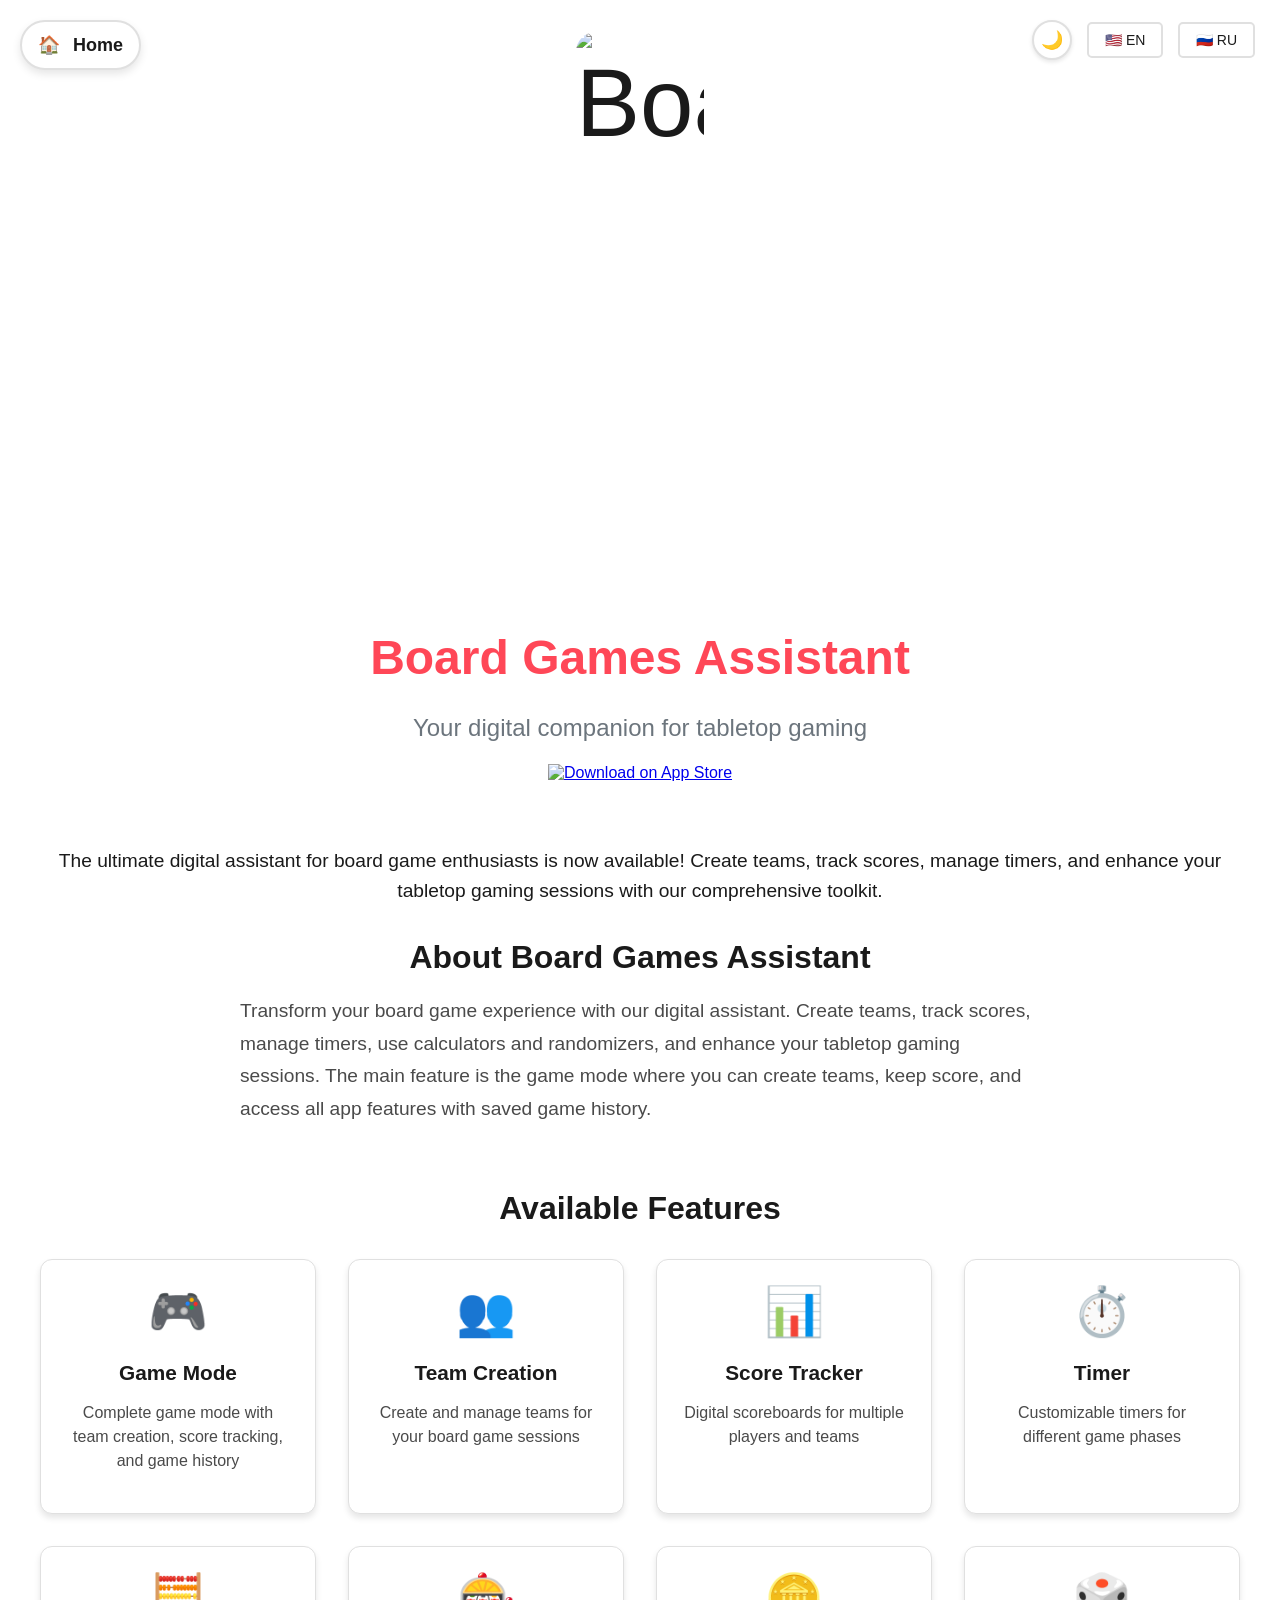
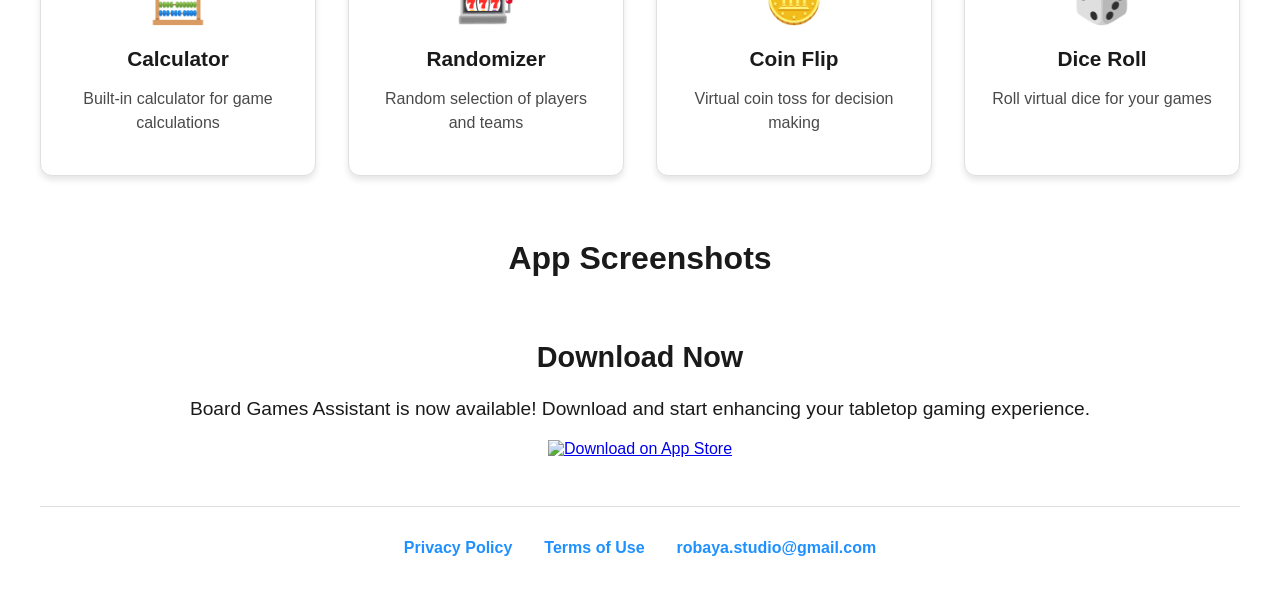
==== games/board-game-assistant/index.html @ 01134b30 "Hwatu Android link, shared site chrome, accessible cards, legal parity - Add Google Play link for Hw" ====
<!DOCTYPE html>
<html lang="en">
<head>
  <meta charset="UTF-8" />
  <meta name="viewport" content="width=device-width, initial-scale=1.0" />
  <link rel="stylesheet" href="../../css/style.css">
  <script src="locales/translations.js"></script>
  <script src="../../js/site-chrome.js"></script>
  <script src="../../js/lang.js"></script>
  <script src="../../js/theme.js"></script>
  <script src="../../js/cookie-consent.js"></script>
  <script src="../../js/screenshot-gallery.js"></script>
  <title data-i18n="boardGamesAssistantPageTitle">Board Games Assistant</title>
</head>
<body>
  <div class="container">
    <header class="game-hero">
      <div class="game-icon-large">
        <img src="AppIcon.png" alt="Board Games Assistant App Icon">
      </div>
      <h1 data-i18n="boardGamesAssistantTitle">Board Games Assistant</h1>
      <p class="game-subtitle" data-i18n="boardGamesAssistantSubtitle">Your digital companion for tabletop gaming</p>
      <a href="https://apps.apple.com/app/id6749201921" class="download-btn-large" target="_blank" rel="noopener">
        <img src="https://developer.apple.com/assets/elements/badges/download-on-the-app-store.svg" alt="Download on App Store" height="50">
      </a>
    </header>
    

    <section class="app-info">
      <p data-i18n="appDescription">The ultimate digital assistant for board game enthusiasts is now available! Create teams, track scores, manage timers, and enhance your tabletop gaming sessions with our comprehensive toolkit.</p>
    </section>

    <section class="game-description">
      <h2 data-i18n="boardGamesAssistantDescriptionTitle">About Board Games Assistant</h2>
      <p data-i18n="boardGamesAssistantDescription">Transform your board game experience with our digital assistant. Create teams, track scores, manage timers, use calculators and randomizers, and enhance your tabletop gaming sessions. The main feature is the game mode where you can create teams, keep score, and access all app features with saved game history.</p>
    </section>

    <section class="game-features">
      <h2 data-i18n="boardGamesAssistantFeaturesTitle">Available Features</h2>
      <div class="features-grid">
        <div class="feature-item">
          <div class="feature-icon">🎮</div>
          <h3 data-i18n="boardGamesAssistantFeature6Title">Game Mode</h3>
          <p data-i18n="boardGamesAssistantFeature6Desc">Complete game mode with team creation, score tracking, and game history</p>
        </div>
        <div class="feature-item">
          <div class="feature-icon">👥</div>
          <h3 data-i18n="boardGamesAssistantFeature1Title">Team Creation</h3>
          <p data-i18n="boardGamesAssistantFeature1Desc">Create and manage teams for your board game sessions</p>
        </div>
        <div class="feature-item">
          <div class="feature-icon">📊</div>
          <h3 data-i18n="boardGamesAssistantFeature2Title">Score Tracker</h3>
          <p data-i18n="boardGamesAssistantFeature2Desc">Digital scoreboards for multiple players and teams</p>
        </div>
        <div class="feature-item">
          <div class="feature-icon">⏱️</div>
          <h3 data-i18n="boardGamesAssistantFeature3Title">Timer</h3>
          <p data-i18n="boardGamesAssistantFeature3Desc">Customizable timers for different game phases</p>
        </div>
        <div class="feature-item">
          <div class="feature-icon">🧮</div>
          <h3 data-i18n="boardGamesAssistantFeature4Title">Calculator</h3>
          <p data-i18n="boardGamesAssistantFeature4Desc">Built-in calculator for game calculations</p>
        </div>
        <div class="feature-item">
          <div class="feature-icon">🎰</div>
          <h3 data-i18n="boardGamesAssistantFeature5Title">Randomizer</h3>
          <p data-i18n="boardGamesAssistantFeature5Desc">Random selection of players and teams</p>
        </div>
        <div class="feature-item">
          <div class="feature-icon">🪙</div>
          <h3 data-i18n="boardGamesAssistantFeature7Title">Coin Flip</h3>
          <p data-i18n="boardGamesAssistantFeature7Desc">Virtual coin toss for decision making</p>
        </div>
        <div class="feature-item">
          <div class="feature-icon">🎲</div>
          <h3 data-i18n="boardGamesAssistantFeature8Title">Dice Roll</h3>
          <p data-i18n="boardGamesAssistantFeature8Desc">Roll virtual dice for your games</p>
        </div>
      </div>
    </section>

    <!-- Screenshots Section -->
    <section class="game-screenshots">
      <h2 data-i18n="boardGamesAssistantScreenshotsTitle">App Screenshots</h2>
      <div class="screenshots-grid" data-gallery="screenshots/" data-pattern="0x0ss" data-count="10"></div>
    </section>

    <section class="download-section">
      <h2 data-i18n="downloadTitle">Download Now</h2>
      <p data-i18n="downloadDesc">Board Games Assistant is now available! Download and start enhancing your tabletop gaming experience.</p>
      
      <a href="https://apps.apple.com/app/id6749201921" class="download-btn-large" target="_blank" rel="noopener">
        <img src="https://developer.apple.com/assets/elements/badges/download-on-the-app-store.svg" alt="Download on App Store" height="50">
      </a>
    </section>

  </div>
</body>
</html>
---- css/style.css ----
:root {
  /* Light theme (default) */
  --bg: #ffffff;
  --text: #1a1a1a;
  --text-secondary: #4a4a4a;
  --text-muted: #6c757d;
  --accent: #ff4757;
  --btn: #1e90ff;
  --card-bg: #ffffff;
  --card-shadow: 0 4px 6px rgba(0, 0, 0, 0.1);
  --card-hover-shadow: 0 8px 15px rgba(0, 0, 0, 0.15);
  --border-color: #e0e0e0;
  --border-hover: #d0d0d0;
  --home-bg: #ffffff;
  --home-text: #1a1a1a;
  --home-border: #e0e0e0;
  --home-hover: #f8f9fa;
  --lang-bg: #ffffff;
  --lang-text: #1a1a1a;
  --lang-border: #e0e0e0;
  --lang-hover: #f8f9fa;
  --lang-active: #6c757d;
  --lang-active-text: #ffffff;
  --footer-bg: transparent;
  --footer-text: #1a1a1a;
  --footer-link: #1e90ff;
  --footer-link-hover: #0056b3;
  --feature-bg: #f8f9fa;
  --feature-text: #495057;
  --cookie-bg: #ffffff;
  --cookie-border: #e0e0e0;
  --cookie-text: #1a1a1a;
  --cookie-shadow: 0 -4px 12px rgba(0, 0, 0, 0.15);
}

[data-theme="dark"] {
  /* Dark theme */
  --bg: #0d1117;
  --text: #ffffff;
  --text-secondary: #e6edf3;
  --text-muted: #b0b0b0;
  --accent: #ff6b7a;
  --btn: #4a9eff;
  --card-bg: #161b22;
  --card-shadow: 0 4px 6px rgba(0, 0, 0, 0.4);
  --card-hover-shadow: 0 8px 15px rgba(0, 0, 0, 0.5);
  --border-color: #30363d;
  --border-hover: #484f58;
  --home-bg: #161b22;
  --home-text: #ffffff;
  --home-border: #30363d;
  --home-hover: #21262d;
  --lang-bg: #161b22;
  --lang-text: #ffffff;
  --lang-border: #30363d;
  --lang-hover: #21262d;
  --lang-active: #6c757d;
  --lang-active-text: #ffffff;
  --footer-bg: transparent;
  --footer-text: #ffffff;
  --footer-link: #4a9eff;
  --footer-link-hover: #6bb3ff;
  --feature-bg: #21262d;
  --feature-text: #e6edf3;
  --cookie-bg: #161b22;
  --cookie-border: #30363d;
  --cookie-text: #ffffff;
  --cookie-shadow: 0 -4px 12px rgba(0, 0, 0, 0.5);
}

body {
  font-family: 'Segoe UI', sans-serif;
  margin: 0;
  background-color: var(--bg);
  color: var(--text);
  padding: 2rem;
  transition: background-color 0.3s ease, color 0.3s ease;
}

.container {
  max-width: 1200px;
  margin: auto;
  text-align: center;
}

/* Add smooth transitions for all elements */
* {
  transition: background-color 0.3s ease, color 0.3s ease, border-color 0.3s ease, box-shadow 0.3s ease;
}

/* Top-right control cluster: theme toggle + language switcher */
.top-controls {
  position: fixed;
  top: 20px;
  right: 20px;
  z-index: 1000;
  display: flex;
  align-items: center;
  gap: 10px;
}

.theme-toggle {
  display: inline-flex;
  align-items: center;
  justify-content: center;
  width: 40px;
  height: 40px;
  padding: 0;
  font-size: 18px;
  line-height: 1;
  background: var(--lang-bg);
  color: var(--lang-text);
  border: 2px solid var(--lang-border);
  border-radius: 50%;
  cursor: pointer;
  transition: all 0.3s ease;
  box-shadow: 0 2px 4px rgba(0, 0, 0, 0.1);
}

.theme-toggle:hover {
  background: var(--lang-hover);
  transform: translateY(-2px);
  box-shadow: 0 4px 8px rgba(0, 0, 0, 0.15);
  border-color: var(--border-hover);
}

/* Language switcher styles */
.lang-switch a {
  display: inline-block;
  margin: 0 5px;
  padding: 8px 16px;
  text-decoration: none;
  background: var(--lang-bg);
  color: var(--lang-text);
  border-radius: 5px;
  font-size: 14px;
  font-weight: 500;
  transition: all 0.3s ease;
  border: 2px solid var(--lang-border);
}

.lang-switch a:hover {
  background: var(--lang-hover);
  transform: translateY(-2px);
  box-shadow: 0 4px 8px rgba(0, 0, 0, 0.1);
  border-color: var(--border-hover);
}

.lang-switch a[data-lang="en"] {
  background: var(--lang-bg);
  color: var(--lang-text);
}

.lang-switch a[data-lang="ru"] {
  background: var(--lang-bg);
  color: var(--lang-text);
}

/* Active language indicator */
.lang-switch a.active {
  background: var(--lang-active) !important;
  color: var(--lang-active-text) !important;
  font-weight: bold;
  border-color: var(--lang-active);
  box-shadow: 0 0 0 2px var(--lang-active);
}

/* Home button styles */
.home-button {
  position: fixed;
  top: 20px;
  left: 20px;
  z-index: 1000;
  display: inline-block;
  padding: 12px 16px;
  text-decoration: none;
  background: var(--home-bg);
  color: var(--home-text);
  border-radius: 50px;
  font-size: 18px;
  font-weight: 600;
  transition: all 0.3s ease;
  border: 2px solid var(--home-border);
  box-shadow: 0 4px 8px rgba(0, 0, 0, 0.1);
}

.home-button:hover {
  background: var(--home-hover);
  transform: translateY(-2px);
  box-shadow: 0 6px 12px rgba(0, 0, 0, 0.15);
  color: var(--home-text);
  text-decoration: none;
  border-color: var(--border-hover);
}

.home-button .home-icon {
  margin-right: 8px;
}

/* Responsive adjustments for home button */
@media (max-width: 768px) {
  .home-button {
    position: relative;
    top: auto;
    left: auto;
    margin-bottom: 1rem;
    display: inline-block;
  }
}

/* Hero section */
.hero {
  margin-bottom: 4rem;
}

.hero h1 {
  font-size: 3.5rem;
  margin-bottom: 1rem;
  color: var(--accent);
  font-weight: 700;
}

.hero-subtitle {
  font-size: 1.4rem;
  color: var(--text-secondary);
  max-width: 600px;
  margin: 0 auto;
  line-height: 1.6;
  font-weight: 500;
}

/* Games section */
.games-section {
  margin-bottom: 4rem;
}

.games-section h2 {
  font-size: 2.5rem;
  margin-bottom: 1rem;
  color: var(--text);
  font-weight: 700;
}

.section-subtitle {
  font-size: 1.2rem;
  color: var(--text-secondary);
  margin-bottom: 3rem;
  max-width: 700px;
  margin-left: auto;
  margin-right: auto;
  font-weight: 500;
}

/* Games grid */
.games-grid {
  display: grid;
  grid-template-columns: repeat(auto-fit, minmax(300px, 1fr));
  gap: 2rem;
  margin-top: 2rem;
  margin-bottom: 2rem;
}

/* Game cards */
.game-card {
  background: var(--card-bg);
  border-radius: 16px;
  padding: 1.5rem;
  box-shadow: var(--card-shadow);
  transition: all 0.3s ease;
  position: relative;
  text-align: center;
  border: 1px solid var(--border-color);
  display: flex;
  flex-direction: column;
  height: 100%;
}

.game-card:hover {
  transform: translateY(-5px);
  box-shadow: var(--card-hover-shadow);
  border-color: var(--border-hover);
}

.game-card.coming-soon {
  opacity: 0.9;
  background: var(--card-bg);
}

.game-card-link {
  display: block;
  text-decoration: none;
  color: inherit;
}

.game-icon {
  font-size: 4rem;
  margin: 0 auto 1rem auto;
  display: block;
  text-align: center;
}

.game-icon img,
img.game-icon {
  display: block;
  width: 128px;
  height: 128px;
  margin: 0 auto;
  border-radius: 20px;
  object-fit: cover;
}

.game-card h3 {
  font-size: 1.8rem;
  margin-bottom: 1rem;
  color: var(--text);
  font-weight: 700;
}

.game-card p {
  font-size: 1.1rem;
  line-height: 1.6;
  margin-bottom: 1.5rem;
  color: var(--text-secondary);
  font-weight: 500;
}

.game-features {
  margin-bottom: 1.5rem;
}

.game-features span {
  display: inline-block;
  background: var(--feature-bg);
  color: var(--feature-text);
  padding: 0.5rem 1rem;
  border-radius: 20px;
  font-size: 0.9rem;
  font-weight: 600;
  border: 1px solid var(--border-color);
}

/* Game actions */
.game-actions {
  display: flex;
  flex-direction: column;
  align-items: center;
  gap: 1rem;
  margin-top: auto;
  padding-top: 1rem;
}

.view-details {
  color: var(--btn);
  font-weight: 600;
  font-size: 0.9rem;
  text-decoration: underline;
}

/* Coming soon badge */
.coming-soon-badge {
  position: absolute;
  top: 1rem;
  right: 1rem;
  background: var(--accent);
  color: white;
  padding: 0.5rem 1rem;
  border-radius: 20px;
  font-size: 0.8rem;
  font-weight: 700;
  text-transform: uppercase;
  letter-spacing: 0.5px;
  box-shadow: 0 2px 4px rgba(0, 0, 0, 0.2);
}

/* Download button */
.download-btn {
  position: relative;
  display: inline-block;
  transition: transform 0.2s;
}

.download-btn:hover {
  transform: scale(1.05);
}

/* Row of multiple store badges */
.download-buttons {
  display: flex;
  flex-wrap: wrap;
  justify-content: center;
  align-items: center;
  gap: 0.75rem;
}

/* Small "Soon" ribbon for a store badge that isn't live yet */
.soon-badge {
  position: absolute;
  top: -8px;
  right: -8px;
  background: var(--accent);
  color: white;
  padding: 2px 8px;
  border-radius: 10px;
  font-size: 0.65rem;
  font-weight: 700;
  text-transform: uppercase;
  letter-spacing: 0.5px;
  box-shadow: 0 2px 4px rgba(0, 0, 0, 0.2);
  pointer-events: none;
  white-space: nowrap;
}

/* Game page specific styles */
.game-hero {
  margin-bottom: 4rem;
  text-align: center;
}

.game-hero.coming-soon {
  position: relative;
}

.game-icon-large {
  font-size: 6rem;
  margin: 0 auto 2rem auto;
  display: block;
  text-align: center;
}

.game-icon-large img {
  display: inline-block;
  width: 128px;
  height: 128px;
  margin: 0 auto;
  border-radius: 20px;
}

.coming-soon-badge-large {
  position: absolute;
  top: 2rem;
  right: 2rem;
  background: var(--accent);
  color: white;
  padding: 1rem 2rem;
  border-radius: 25px;
  font-size: 1rem;
  font-weight: 700;
  text-transform: uppercase;
  letter-spacing: 1px;
}

.game-subtitle {
  font-size: 1.5rem;
  color: #6c757d;
  max-width: 600px;
  margin-left: auto;
  margin-right: auto;
}

.download-btn-large {
  position: relative;
  display: inline-block;
  /* margin: 2rem 0; */
  transition: transform 0.2s;
}

.download-btn-large:hover {
  transform: scale(1.05);
}

/* Game description section */
.game-description {
  margin-bottom: 4rem;
  text-align: left;
  max-width: 800px;
  margin-left: auto;
  margin-right: auto;
}

.game-description h2 {
  font-size: 2rem;
  color: var(--text);
  margin-bottom: 1rem;
  text-align: center;
  font-weight: 700;
}

.game-description p {
  font-size: 1.2rem;
  line-height: 1.7;
  color: var(--text-secondary);
  font-weight: 500;
}

/* Game features section */
.game-features {
  margin-bottom: 4rem;
}

.game-features h2 {
  font-size: 2rem;
  color: var(--text);
  margin-bottom: 2rem;
  text-align: center;
  font-weight: 700;
}

.features-grid {
  display: grid;
  grid-template-columns: repeat(auto-fit, minmax(250px, 1fr));
  gap: 2rem;
  margin-top: 2rem;
}

.feature-item {
  text-align: center;
  padding: 1.5rem;
  background: var(--card-bg);
  border-radius: 12px;
  box-shadow: var(--card-shadow);
  border: 1px solid var(--border-color);
  transition: all 0.3s ease;
}

.feature-item:hover {
  transform: translateY(-2px);
  box-shadow: var(--card-hover-shadow);
  border-color: var(--border-hover);
}

.feature-icon {
  font-size: 3rem;
  margin-bottom: 1rem;
}

.feature-item h3 {
  font-size: 1.3rem;
  color: var(--text);
  margin-bottom: 1rem;
  font-weight: 600;
}

.feature-item p {
  font-size: 1rem;
  color: var(--text-secondary);
  line-height: 1.5;
  font-weight: 500;
}

/* Game benefits section */
.game-benefits {
  margin-bottom: 4rem;
  text-align: left;
  max-width: 800px;
  margin-left: auto;
  margin-right: auto;
}

.game-benefits h2 {
  font-size: 2rem;
  color: var(--text);
  margin-bottom: 1rem;
  text-align: center;
  font-weight: 700;
}

.game-benefits p {
  font-size: 1.2rem;
  color: var(--text-secondary);
  margin-bottom: 2rem;
  text-align: center;
  font-weight: 500;
}

.benefits-list {
  display: flex;
  flex-direction: column;
  gap: 1rem;
}

.benefit-item {
  display: flex;
  align-items: center;
  gap: 1rem;
  padding: 1rem;
  background: var(--card-bg);
  border-radius: 8px;
  box-shadow: var(--card-shadow);
  border: 1px solid var(--border-color);
  transition: all 0.3s ease;
}

.benefit-item:hover {
  transform: translateY(-1px);
  box-shadow: var(--card-hover-shadow);
  border-color: var(--border-hover);
}

.benefit-icon {
  font-size: 1.5rem;
  min-width: 2rem;
  color: var(--accent);
}

.benefit-text {
  color: var(--text-secondary);
  font-weight: 500;
}

/* Game screenshots section */
.game-screenshots {
  margin-bottom: 4rem;
}

.game-screenshots h2 {
  font-size: 2rem;
  color: var(--text);
  margin-bottom: 2rem;
  text-align: center;
  font-weight: 700;
}

.screenshots-grid {
  position: relative;
  overflow: visible;
  margin-top: 2rem;
  padding: 0 60px;
}

.screenshots-grid::before,
.screenshots-grid::after {
  content: '';
  position: absolute;
  top: 0;
  bottom: 0;
  width: 60px;
  pointer-events: none;
  z-index: 5;
}

.screenshots-grid::before {
  left: 0;
  background: linear-gradient(to right, var(--bg), transparent);
}

.screenshots-grid::after {
  right: 0;
  background: linear-gradient(to left, var(--bg), transparent);
}

.screenshots-carousel {
  display: flex;
  gap: 1rem;
  transition: transform 0.3s ease;
  overflow-x: auto;
  scroll-behavior: smooth;
  scrollbar-width: thin;
  -ms-overflow-style: none;
}

.screenshots-carousel::-webkit-scrollbar {
  display: none;
}

.screenshots-carousel > * {
  flex: 0 0 auto;
}

/* Carousel Arrows */
.carousel-arrow {
  position: absolute;
  top: 50%;
  transform: translateY(-50%);
  background: var(--card-bg);
  color: var(--text);
  border: 2px solid var(--border-color);
  border-radius: 50%;
  width: 48px;
  height: 48px;
  font-size: 2rem;
  font-weight: bold;
  cursor: pointer;
  display: flex;
  align-items: center;
  justify-content: center;
  z-index: 10;
  transition: all 0.3s ease;
  box-shadow: 0 2px 8px rgba(0, 0, 0, 0.1);
}

.carousel-arrow:hover {
  background: var(--lang-hover);
  border-color: var(--border-hover);
  transform: translateY(-50%) scale(1.1);
  box-shadow: 0 4px 12px rgba(0, 0, 0, 0.15);
}

.carousel-arrow:active {
  transform: translateY(-50%) scale(0.95);
}

.carousel-arrow-prev {
  left: -24px;
}

.carousel-arrow-next {
  right: -24px;
}

.carousel-controls {
  display: flex;
  justify-content: center;
  gap: 1rem;
  margin-top: 1.5rem;
}

.screenshot-placeholder {
  background: var(--feature-bg);
  border: 2px dashed var(--border-color);
  border-radius: 12px;
  padding: 3rem 2rem;
  text-align: center;
  color: var(--text-muted);
}

.placeholder-text {
  font-size: 1.1rem;
  font-weight: 500;
}

/* Coming soon info */
.coming-soon-info {
  margin-top: 2rem;
}

.coming-soon-info p {
  font-size: 1.2rem;
  color: var(--text-secondary);
  margin-bottom: 2rem;
  max-width: 500px;
  margin-left: auto;
  margin-right: auto;
  font-weight: 500;
}

.notify-form {
  margin-top: 2rem;
}

.notify-form p {
  font-size: 1.1rem;
  color: var(--text);
  margin-bottom: 1rem;
  font-weight: 500;
}

.notify-form input {
  padding: 0.8rem 1rem;
  border: 2px solid var(--border-color);
  border-radius: 8px;
  font-size: 1rem;
  margin-right: 1rem;
  min-width: 250px;
  background: var(--card-bg);
  color: var(--text);
  transition: border-color 0.3s ease;
}

.notify-form input:focus {
  outline: none;
  border-color: var(--btn);
}

.notify-form button {
  padding: 0.8rem 1.5rem;
  background: var(--btn);
  color: white;
  border: none;
  border-radius: 8px;
  font-size: 1rem;
  font-weight: 600;
  cursor: pointer;
  transition: background 0.3s;
}

.notify-form button:hover {
  background: var(--footer-link-hover);
}

/* Stay updated section */
.coming-soon-updates {
  margin-bottom: 4rem;
  text-align: center;
}

.coming-soon-updates h2 {
  font-size: 2rem;
  color: var(--text);
  margin-bottom: 1rem;
  font-weight: 700;
}

.coming-soon-updates p {
  font-size: 1.2rem;
  color: var(--text-secondary);
  margin-bottom: 2rem;
  max-width: 600px;
  margin-left: auto;
  margin-right: auto;
  font-weight: 500;
}

.social-links {
  display: flex;
  justify-content: center;
  gap: 1rem;
  flex-wrap: wrap;
}

.social-link {
  display: inline-block;
  padding: 0.8rem 1.5rem;
  background: var(--accent);
  color: white;
  text-decoration: none;
  border-radius: 8px;
  font-weight: 600;
  transition: all 0.3s;
}

.social-link:hover {
  background: var(--accent);
  opacity: 0.9;
  transform: translateY(-2px);
}

/* Page header */
.page-header {
  margin-bottom: 3rem;
  text-align: center;
}

.page-header h1 {
  font-size: 2.5rem;
  color: var(--text);
  margin-bottom: 1rem;
}

.last-updated {
  color: var(--text-muted);
  font-style: italic;
  font-weight: 500;
}

/* Content section */
.content-section {
  text-align: left;
  max-width: 800px;
  margin: 0 auto 3rem auto;
}

.content-section h2 {
  font-size: 1.8rem;
  color: var(--text);
  margin: 2rem 0 1rem 0;
  font-weight: 700;
  border-bottom: 2px solid var(--border-color);
  padding-bottom: 0.5rem;
}

.content-section h3 {
  font-size: 1.4rem;
  color: var(--text);
  margin: 2rem 0 1rem 0;
  font-weight: 600;
}

.content-section p {
  font-size: 1.1rem;
  line-height: 1.6;
  color: var(--text-secondary);
  margin-bottom: 1rem;
  font-weight: 500;
}

.content-section ul {
  margin: 1rem 0 1rem 2rem;
  padding: 0;
}

.content-section li {
  font-size: 1.1rem;
  line-height: 1.6;
  color: var(--text-secondary);
  margin-bottom: 0.8rem;
  font-weight: 500;
  position: relative;
}

.content-section li::before {
  content: "•";
  color: var(--accent);
  font-weight: bold;
  position: absolute;
  left: -1.5rem;
}

.content-section a {
  color: var(--btn);
  text-decoration: none;
  font-weight: 600;
  transition: color 0.3s;
}

.content-section a:hover {
  color: var(--footer-link-hover);
  text-decoration: underline;
}

/* Page footer */
.page-footer {
  margin-top: 3rem;
  padding-top: 2rem;
  border-top: 1px solid var(--border-color);
  text-align: center;
}

.footer-links {
  display: flex;
  justify-content: center;
  gap: 2rem;
  flex-wrap: wrap;
}

.footer-links a {
  color: var(--footer-link);
  text-decoration: none;
  font-weight: 600;
  transition: color 0.3s;
}

.footer-links a:hover {
  color: var(--footer-link-hover);
  text-decoration: underline;
}

/* Responsive design */
@media (max-width: 768px) {
  body {
    padding: 1rem;
  }
  
  .hero h1 {
    font-size: 2.5rem;
  }
  
  .hero-subtitle {
    font-size: 1.2rem;
  }
  
  .games-grid {
    grid-template-columns: 1fr;
    gap: 2rem;
    row-gap: 2rem;
  }
  
  .game-card {
    padding: 1.5rem;
    height: auto;
    position: static;
  }
  
  .top-controls {
    position: relative;
    top: auto;
    right: auto;
    justify-content: center;
    margin-bottom: 2rem;
  }

  .game-icon-large {
    font-size: 4rem;
  }
  
  .coming-soon-badge-large {
    position: relative;
    top: auto;
    right: auto;
    margin-bottom: 1rem;
  }
  
  .features-grid {
    grid-template-columns: 1fr;
  }
  
  .screenshots-grid {
    grid-template-columns: 1fr;
  }
  
  .notify-form input {
    min-width: auto;
    width: 100%;
    margin-right: 0;
    margin-bottom: 1rem;
  }
  
  .social-links {
    flex-direction: column;
    align-items: center;
  }
  
  .footer-links {
    flex-direction: column;
    gap: 1rem;
  }
}

/* Legacy styles for backward compatibility */
h1 {
  font-size: 3rem;
  margin-bottom: 1rem;
  color: var(--accent);
}

h2 {
  font-size: 1.8rem;
  margin: 2rem 0 1rem 0;
  color: var(--text);
}

p {
  font-size: 1.2rem;
  line-height: 1.6;
  margin-bottom: 1rem;
}

li {
  font-size: 1.2rem;
  line-height: 1.6;
  margin-bottom: 0.5rem;
}

.features, .benefits {
  background: white;
  padding: 2rem;
  border-radius: 12px;
  box-shadow: 0 4px 6px rgba(0, 0, 0, 0.1);
  margin: 2rem 0;
  text-align: left;
}

.features h2, .benefits h2 {
  text-align: center;
  color: var(--accent);
  margin-bottom: 1.5rem;
}

.features ul, .benefits ul {
  list-style: none;
  padding: 0;
}

.features li, .benefits li {
  padding: 0.5rem 0;
  border-bottom: 1px solid #eee;
}

.features li:last-child, .benefits li:last-child {
  border-bottom: none;
}

.btn {
  display: inline-block;
  padding: 0.8rem 1.6rem;
  background-color: var(--btn);
  color: white;
  font-weight: bold;
  border-radius: 8px;
  text-decoration: none;
  margin-bottom: 2rem;
  transition: background 0.3s;
}

.btn:hover {
  background-color: #0d7adb;
}

.appstore-button {
  display: inline-block;
  margin: 2rem 0;
  transition: transform 0.2s;
}

.appstore-button:hover {
  transform: scale(1.05);
}

/* Cookie Consent Banner */
#cookie-consent-banner {
  position: fixed;
  bottom: 0;
  left: 0;
  right: 0;
  background: var(--cookie-bg) !important;
  border-top: 2px solid var(--accent);
  box-shadow: var(--cookie-shadow);
  padding: 1.5rem 2rem;
  z-index: 9999;
  transition: opacity 0.3s ease, transform 0.3s ease;
}

.cookie-consent-content {
  max-width: 1200px;
  margin: 0 auto;
  display: flex;
  align-items: center;
  justify-content: space-between;
  gap: 2rem;
  color: var(--cookie-text) !important;
}

.cookie-consent-message {
  display: flex;
  align-items: flex-start;
  gap: 1.5rem;
  flex: 1;
}

.cookie-icon {
  font-size: 2.5rem;
  flex-shrink: 0;
  animation: bounce 2s infinite;
}

@keyframes bounce {
  0%, 100% {
    transform: translateY(0);
  }
  50% {
    transform: translateY(-10px);
  }
}

.cookie-text {
  flex: 1;
}

.cookie-title {
  font-size: 1.2rem;
  font-weight: 700;
  color: var(--cookie-text) !important;
  margin: 0 0 0.5rem 0;
  line-height: 1.4;
  display: block;
}

.cookie-description {
  font-size: 0.95rem;
  color: var(--text-secondary) !important;
  margin: 0;
  line-height: 1.6;
  display: block;
}

.cookie-consent-buttons {
  display: flex;
  gap: 1rem;
  flex-shrink: 0;
}

.cookie-btn {
  padding: 0.8rem 1.8rem;
  border-radius: 12px;
  font-weight: 600;
  font-size: 0.95rem;
  cursor: pointer;
  transition: all 0.3s ease;
  text-decoration: none;
  display: inline-block;
  border: 2px solid transparent;
  white-space: nowrap;
  box-shadow: 0 2px 4px rgba(0, 0, 0, 0.1);
  color: inherit !important;
}

.cookie-btn-accept {
  background: var(--btn);
  color: white !important;
  border: none;
}

.cookie-btn-accept:hover {
  background: var(--footer-link-hover);
  color: white !important;
  transform: translateY(-2px);
  box-shadow: 0 4px 12px rgba(0, 0, 0, 0.25);
}

.cookie-btn-reject {
  background: transparent;
  color: var(--cookie-text) !important;
  border: 2px solid var(--cookie-border);
}

.cookie-btn-reject:hover {
  background: var(--border-color);
  border-color: var(--border-hover);
  transform: translateY(-2px);
  box-shadow: 0 4px 12px rgba(0, 0, 0, 0.15);
}

.cookie-btn-info {
  background: transparent;
  color: var(--btn) !important;
  border: 2px solid var(--btn);
}

.cookie-btn-info:hover {
  background: var(--btn);
  color: white !important;
  transform: translateY(-2px);
  box-shadow: 0 4px 12px rgba(0, 0, 0, 0.15);
}

/* Cookie Toast Notification */
.cookie-toast {
  position: fixed;
  bottom: 100px;
  right: 20px;
  background: var(--card-bg);
  color: var(--text);
  padding: 1rem 1.5rem;
  border-radius: 8px;
  box-shadow: var(--card-shadow);
  border: 1px solid var(--border-color);
  z-index: 10000;
  opacity: 0;
  transform: translateY(-20px);
  transition: opacity 0.3s ease, transform 0.3s ease;
  max-width: 300px;
}

/* Responsive Cookie Banner */
@media (max-width: 768px) {
  #cookie-consent-banner {
    padding: 1.2rem 1rem;
  }
  
  .cookie-consent-content {
    flex-direction: column;
    gap: 1.2rem;
  }
  
  .cookie-consent-message {
    width: 100%;
    gap: 1rem;
  }
  
  .cookie-text {
    width: 100%;
  }
  
  .cookie-title {
    font-size: 1.1rem;
  }
  
  .cookie-description {
    font-size: 0.9rem;
  }
  
  .cookie-consent-buttons {
    width: 100%;
    flex-direction: column;
  }
  
  .cookie-btn {
    width: 100%;
    text-align: center;
    padding: 0.9rem 1.5rem;
  }
  
  .cookie-toast {
    bottom: 80px;
    right: 10px;
    left: 10px;
    max-width: none;
  }

  /* Mobile Screenshot Gallery */
  .screenshots-grid {
    gap: 1rem;
    padding: 0 50px;
  }
  
  .screenshots-grid::before,
  .screenshots-grid::after {
    width: 50px;
  }
  
  .screenshot-item {
    width: auto;
  }
  
  .carousel-controls {
    margin-top: 1rem;
  }
  
  .carousel-btn {
    padding: 0.5rem 1rem;
    font-size: 0.9rem;
  }
  
  /* Mobile Carousel Arrows */
  .carousel-arrow {
    width: 36px;
    height: 36px;
    font-size: 1.5rem;
  }
  
  .carousel-arrow-prev {
    left: 5px;
  }
  
  .carousel-arrow-next {
    right: 5px;
  }

  /* Mobile Video */
  .video-container {
    margin: 0 1rem;
    border-radius: 12px;
  }

  .game-video h2 {
    font-size: 1.5rem;
  }

  /* Mobile Lightbox */
  .lightbox-nav {
    width: 50px;
    height: 50px;
    font-size: 2.5rem;
  }

  #lightbox-prev {
    left: 10px;
  }

  #lightbox-next {
    right: 10px;
  }

  #lightbox img {
    max-width: 95vw;
    max-height: 75vh;
  }

  .lightbox-counter {
    font-size: 1rem;
  }

  .screenshot-item img {
    height: 180px;
    object-fit: contain;
  }
  
  .screenshot-item:hover {
    transform: translateY(-2px);
  }
}

/* Screenshot Gallery Styles */
.screenshot-item {
  width: auto;
  background: transparent;
  border-radius: 12px;
  overflow: visible;
  transition: all 0.3s ease;
  cursor: pointer;
  display: flex;
  align-items: center;
  justify-content: center;
  flex-shrink: 0;
}

.screenshot-item:hover {
  transform: translateY(-3px);
}

.screenshot-item img {
  width: auto;
  height: 250px;
  display: block;
  transition: transform 0.3s ease;
  object-fit: contain;
}

.screenshot-item:hover img {
  transform: scale(1.02);
}

/* Video Section Styles */
.game-video {
  margin-bottom: 4rem;
}

.game-video h2 {
  font-size: 2rem;
  color: var(--text);
  margin-bottom: 2rem;
  text-align: center;
  font-weight: 700;
}

.video-container {
  max-width: 900px;
  margin: 0 auto;
  background: var(--card-bg);
  border-radius: 16px;
  overflow: hidden;
  box-shadow: var(--card-shadow);
  border: 1px solid var(--border-color);
}

.video-container video {
  width: 100%;
  height: auto;
  display: block;
}

/* Lightbox Styles */
#lightbox {
  display: none;
  position: fixed;
  z-index: 99999;
  top: 0;
  left: 0;
  width: 100%;
  height: 100%;
  background: rgba(0, 0, 0, 0.9);
  align-items: center;
  justify-content: center;
  cursor: pointer;
}

#lightbox.active {
  display: flex;
}

.lightbox-content {
  display: flex;
  flex-direction: column;
  align-items: center;
  gap: 1rem;
}

#lightbox img {
  max-width: 90vw;
  max-height: 80vh;
  border-radius: 12px;
  box-shadow: 0 4px 20px rgba(0, 0, 0, 0.5);
}

.lightbox-counter {
  color: white;
  font-size: 1.2rem;
  font-weight: 600;
  text-shadow: 0 2px 4px rgba(0, 0, 0, 0.5);
}

.lightbox-nav {
  position: absolute;
  top: 50%;
  transform: translateY(-50%);
  background: rgba(0, 0, 0, 0.6);
  color: white;
  border: none;
  font-size: 3rem;
  font-weight: bold;
  width: 60px;
  height: 60px;
  border-radius: 50%;
  cursor: pointer;
  display: flex;
  align-items: center;
  justify-content: center;
  transition: all 0.3s ease;
  user-select: none;
}

.lightbox-nav:hover {
  background: rgba(0, 0, 0, 0.9);
  transform: translateY(-50%) scale(1.1);
}

#lightbox-prev {
  left: 20px;
}

#lightbox-next {
  right: 20px;
}

#lightbox-close {
  position: absolute;
  top: 20px;
  right: 40px;
  color: white;
  font-size: 2rem;
  font-weight: bold;
  cursor: pointer;
  background: rgba(0, 0, 0, 0.5);
  width: 40px;
  height: 40px;
  border-radius: 50%;
  display: flex;
  align-items: center;
  justify-content: center;
  transition: all 0.3s ease;
  z-index: 1;
}

#lightbox-close:hover {
  background: rgba(0, 0, 0, 0.8);
  transform: scale(1.1);
}
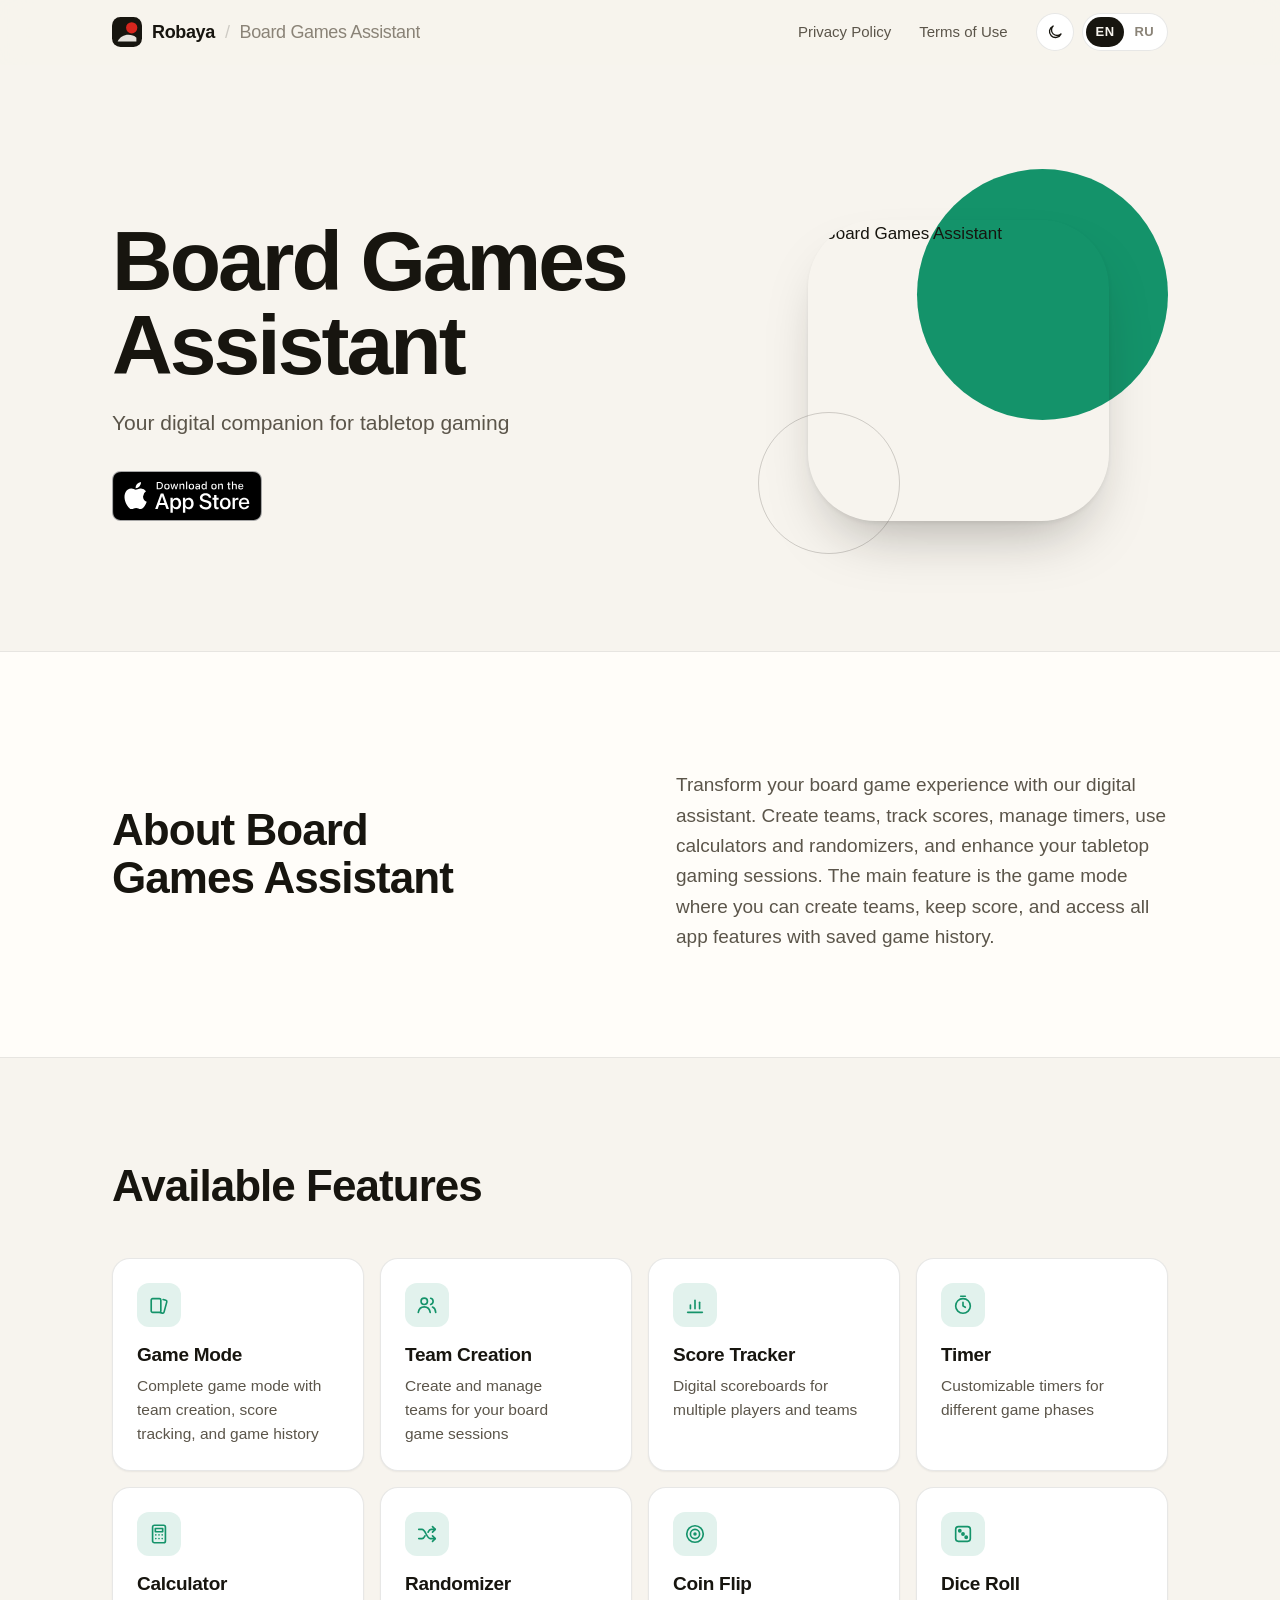
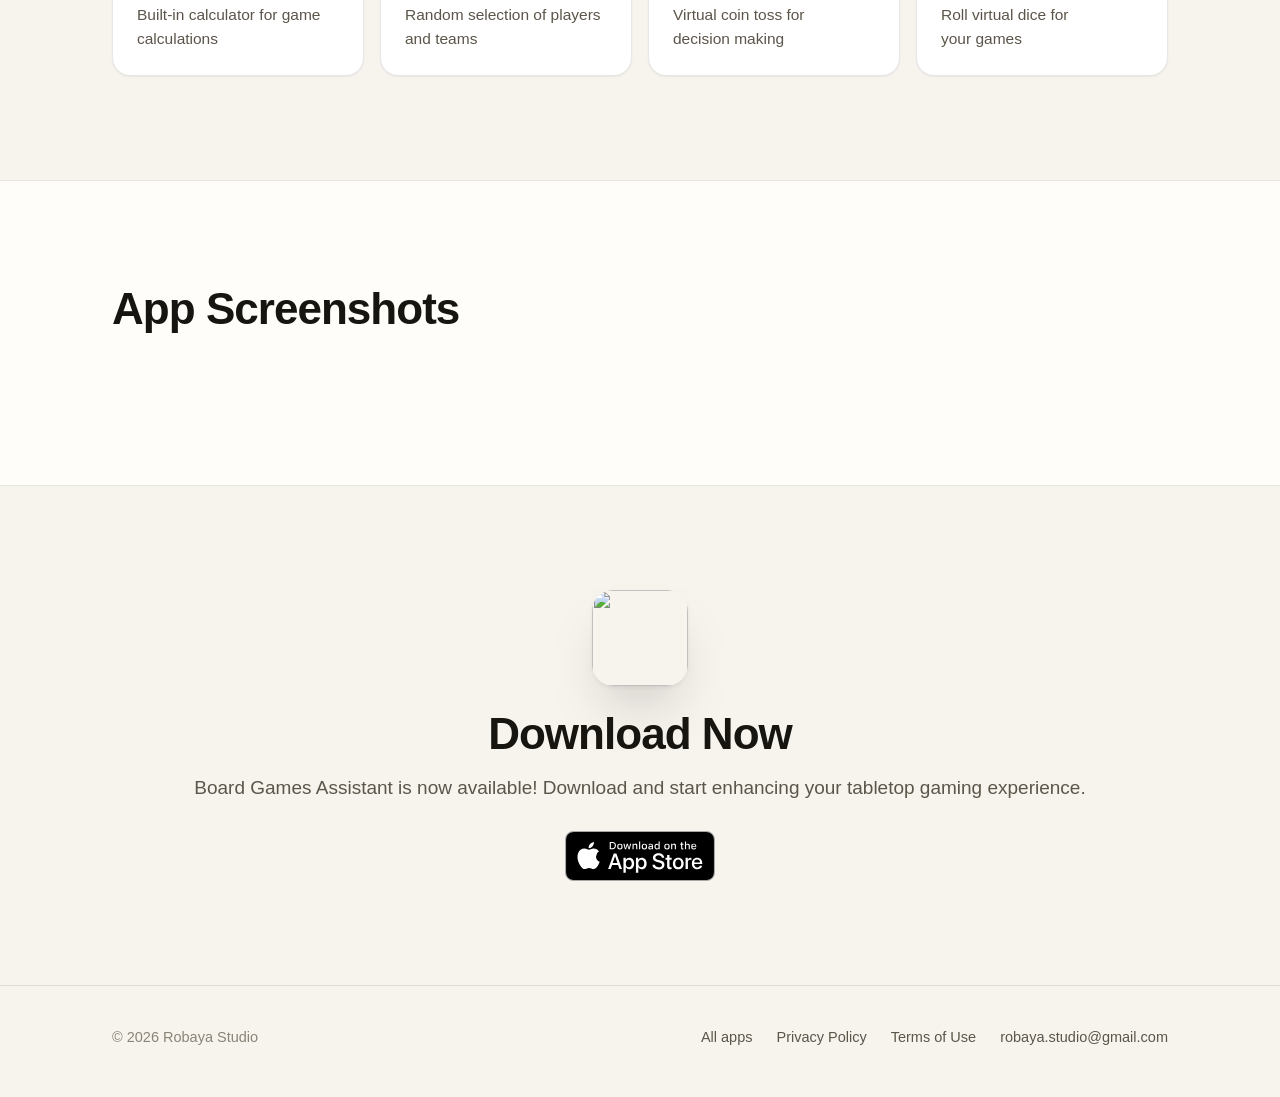
==== commit 9c5a030f: "Redesign the site and update Hwatu for the Unity version The whole site gets one modern component se" ====
--- a/games/board-game-assistant/index.html
+++ b/games/board-game-assistant/index.html
@@ -1,101 +1,129 @@
 <!DOCTYPE html>
 <html lang="en">
 <head>
-  <meta charset="UTF-8" />
-  <meta name="viewport" content="width=device-width, initial-scale=1.0" />
+  <meta charset="UTF-8">
+  <meta name="viewport" content="width=device-width, initial-scale=1">
+  <title data-i18n="boardGamesAssistantPageTitle">Board Games Assistant</title>
+  <meta name="description" content="Board Games Assistant — your companion for tabletop gaming: teams, score tracking, timer, calculator, randomizer, coin flip and dice.">
+  <meta name="theme-color" content="#f7f4ee" media="(prefers-color-scheme: light)">
+  <meta name="theme-color" content="#0f0e0c" media="(prefers-color-scheme: dark)">
+  <meta name="apple-itunes-app" content="app-id=6749201921">
+  <meta property="og:type" content="website">
+  <meta property="og:site_name" content="Robaya">
+  <meta property="og:title" content="Board Games Assistant">
+  <meta property="og:url" content="https://robaya.studio/games/board-game-assistant/">
+  <meta property="og:image" content="https://robaya.studio/games/board-game-assistant/AppIcon.png">
+  <link rel="canonical" href="https://robaya.studio/games/board-game-assistant/">
+  <link rel="icon" href="AppIcon.png" type="image/png">
   <link rel="stylesheet" href="../../css/style.css">
+  <script src="../../js/translations.js"></script>
   <script src="locales/translations.js"></script>
+  <script src="../../js/theme.js"></script>
   <script src="../../js/site-chrome.js"></script>
   <script src="../../js/lang.js"></script>
-  <script src="../../js/theme.js"></script>
-  <script src="../../js/cookie-consent.js"></script>
   <script src="../../js/screenshot-gallery.js"></script>
-  <title data-i18n="boardGamesAssistantPageTitle">Board Games Assistant</title>
 </head>
-<body>
-  <div class="container">
-    <header class="game-hero">
-      <div class="game-icon-large">
-        <img src="AppIcon.png" alt="Board Games Assistant App Icon">
-      </div>
-      <h1 data-i18n="boardGamesAssistantTitle">Board Games Assistant</h1>
-      <p class="game-subtitle" data-i18n="boardGamesAssistantSubtitle">Your digital companion for tabletop gaming</p>
-      <a href="https://apps.apple.com/app/id6749201921" class="download-btn-large" target="_blank" rel="noopener">
-        <img src="https://developer.apple.com/assets/elements/badges/download-on-the-app-store.svg" alt="Download on App Store" height="50">
-      </a>
-    </header>
-    
-
-    <section class="app-info">
-      <p data-i18n="appDescription">The ultimate digital assistant for board game enthusiasts is now available! Create teams, track scores, manage timers, and enhance your tabletop gaming sessions with our comprehensive toolkit.</p>
-    </section>
-
-    <section class="game-description">
-      <h2 data-i18n="boardGamesAssistantDescriptionTitle">About Board Games Assistant</h2>
-      <p data-i18n="boardGamesAssistantDescription">Transform your board game experience with our digital assistant. Create teams, track scores, manage timers, use calculators and randomizers, and enhance your tabletop gaming sessions. The main feature is the game mode where you can create teams, keep score, and access all app features with saved game history.</p>
-    </section>
-
-    <section class="game-features">
-      <h2 data-i18n="boardGamesAssistantFeaturesTitle">Available Features</h2>
-      <div class="features-grid">
-        <div class="feature-item">
-          <div class="feature-icon">🎮</div>
-          <h3 data-i18n="boardGamesAssistantFeature6Title">Game Mode</h3>
-          <p data-i18n="boardGamesAssistantFeature6Desc">Complete game mode with team creation, score tracking, and game history</p>
+<body data-app-name="Board Games Assistant" data-accent="board-games">
+  <main>
+    <section class="hero">
+      <div class="wrap hero__grid">
+        <div>
+          <h1 class="hero__title reveal" data-i18n="boardGamesAssistantTitle">Board Games Assistant</h1>
+          <p class="hero__lead reveal reveal--2" data-i18n="boardGamesAssistantSubtitle">Your digital companion for tabletop gaming</p>
+          <div class="hero__actions store-badges reveal reveal--3">
+            <a class="store-badge" href="https://apps.apple.com/app/id6749201921" target="_blank" rel="noopener">
+              <img src="../../img/badges/app-store.svg" alt="Download on the App Store" data-i18n="badgeAppStore" height="50">
+            </a>
+          </div>
         </div>
-        <div class="feature-item">
-          <div class="feature-icon">👥</div>
-          <h3 data-i18n="boardGamesAssistantFeature1Title">Team Creation</h3>
-          <p data-i18n="boardGamesAssistantFeature1Desc">Create and manage teams for your board game sessions</p>
-        </div>
-        <div class="feature-item">
-          <div class="feature-icon">📊</div>
-          <h3 data-i18n="boardGamesAssistantFeature2Title">Score Tracker</h3>
-          <p data-i18n="boardGamesAssistantFeature2Desc">Digital scoreboards for multiple players and teams</p>
-        </div>
-        <div class="feature-item">
-          <div class="feature-icon">⏱️</div>
-          <h3 data-i18n="boardGamesAssistantFeature3Title">Timer</h3>
-          <p data-i18n="boardGamesAssistantFeature3Desc">Customizable timers for different game phases</p>
-        </div>
-        <div class="feature-item">
-          <div class="feature-icon">🧮</div>
-          <h3 data-i18n="boardGamesAssistantFeature4Title">Calculator</h3>
-          <p data-i18n="boardGamesAssistantFeature4Desc">Built-in calculator for game calculations</p>
-        </div>
-        <div class="feature-item">
-          <div class="feature-icon">🎰</div>
-          <h3 data-i18n="boardGamesAssistantFeature5Title">Randomizer</h3>
-          <p data-i18n="boardGamesAssistantFeature5Desc">Random selection of players and teams</p>
-        </div>
-        <div class="feature-item">
-          <div class="feature-icon">🪙</div>
-          <h3 data-i18n="boardGamesAssistantFeature7Title">Coin Flip</h3>
-          <p data-i18n="boardGamesAssistantFeature7Desc">Virtual coin toss for decision making</p>
-        </div>
-        <div class="feature-item">
-          <div class="feature-icon">🎲</div>
-          <h3 data-i18n="boardGamesAssistantFeature8Title">Dice Roll</h3>
-          <p data-i18n="boardGamesAssistantFeature8Desc">Roll virtual dice for your games</p>
+        <div class="hero__art reveal reveal--2">
+          <img src="AppIcon.png" alt="Board Games Assistant" width="256" height="256">
         </div>
       </div>
     </section>
 
-    <!-- Screenshots Section -->
-    <section class="game-screenshots">
-      <h2 data-i18n="boardGamesAssistantScreenshotsTitle">App Screenshots</h2>
-      <div class="screenshots-grid" data-gallery="screenshots/" data-pattern="0x0ss" data-count="10"></div>
+    <section class="section section--alt">
+      <div class="wrap split">
+        <div>
+          <h2 class="section__title" data-i18n="boardGamesAssistantDescriptionTitle">About Board Games Assistant</h2>
+        </div>
+        <div>
+          <p class="section__lead" data-i18n="boardGamesAssistantDescription">Transform your board game experience with our digital assistant. Create teams, track scores, manage timers, use calculators and randomizers, and enhance your tabletop gaming sessions. The main feature is the game mode where you can create teams, keep score, and access all app features with saved game history.</p>
+        </div>
+      </div>
     </section>
 
-    <section class="download-section">
-      <h2 data-i18n="downloadTitle">Download Now</h2>
-      <p data-i18n="downloadDesc">Board Games Assistant is now available! Download and start enhancing your tabletop gaming experience.</p>
-      
-      <a href="https://apps.apple.com/app/id6749201921" class="download-btn-large" target="_blank" rel="noopener">
-        <img src="https://developer.apple.com/assets/elements/badges/download-on-the-app-store.svg" alt="Download on App Store" height="50">
-      </a>
+    <section class="section">
+      <div class="wrap">
+        <header class="section__head">
+          <h2 class="section__title" data-i18n="boardGamesAssistantFeaturesTitle">Available Features</h2>
+        </header>
+        <div class="grid grid--4">
+          <article class="card feature">
+            <span class="feature__icon" data-icon="cards"></span>
+            <h3 data-i18n="boardGamesAssistantFeature6Title">Game Mode</h3>
+            <p data-i18n="boardGamesAssistantFeature6Desc">Complete game mode with team creation, score tracking, and game history</p>
+          </article>
+          <article class="card feature">
+            <span class="feature__icon" data-icon="users"></span>
+            <h3 data-i18n="boardGamesAssistantFeature1Title">Team Creation</h3>
+            <p data-i18n="boardGamesAssistantFeature1Desc">Create and manage teams for your board game sessions</p>
+          </article>
+          <article class="card feature">
+            <span class="feature__icon" data-icon="chart"></span>
+            <h3 data-i18n="boardGamesAssistantFeature2Title">Score Tracker</h3>
+            <p data-i18n="boardGamesAssistantFeature2Desc">Digital scoreboards for multiple players and teams</p>
+          </article>
+          <article class="card feature">
+            <span class="feature__icon" data-icon="timer"></span>
+            <h3 data-i18n="boardGamesAssistantFeature3Title">Timer</h3>
+            <p data-i18n="boardGamesAssistantFeature3Desc">Customizable timers for different game phases</p>
+          </article>
+          <article class="card feature">
+            <span class="feature__icon" data-icon="calculator"></span>
+            <h3 data-i18n="boardGamesAssistantFeature4Title">Calculator</h3>
+            <p data-i18n="boardGamesAssistantFeature4Desc">Built-in calculator for game calculations</p>
+          </article>
+          <article class="card feature">
+            <span class="feature__icon" data-icon="shuffle"></span>
+            <h3 data-i18n="boardGamesAssistantFeature5Title">Randomizer</h3>
+            <p data-i18n="boardGamesAssistantFeature5Desc">Random selection of players and teams</p>
+          </article>
+          <article class="card feature">
+            <span class="feature__icon" data-icon="target"></span>
+            <h3 data-i18n="boardGamesAssistantFeature7Title">Coin Flip</h3>
+            <p data-i18n="boardGamesAssistantFeature7Desc">Virtual coin toss for decision making</p>
+          </article>
+          <article class="card feature">
+            <span class="feature__icon" data-icon="dice"></span>
+            <h3 data-i18n="boardGamesAssistantFeature8Title">Dice Roll</h3>
+            <p data-i18n="boardGamesAssistantFeature8Desc">Roll virtual dice for your games</p>
+          </article>
+        </div>
+      </div>
     </section>
 
-  </div>
+    <section class="section section--alt">
+      <div class="wrap">
+        <header class="section__head">
+          <h2 class="section__title" data-i18n="boardGamesAssistantScreenshotsTitle">App Screenshots</h2>
+        </header>
+        <div class="screenshots-grid" data-gallery="screenshots/" data-pattern="0x0ss" data-count="10"></div>
+      </div>
+    </section>
+
+    <section class="section">
+      <div class="wrap cta">
+        <img class="cta__icon" src="AppIcon.png" alt="" width="96" height="96">
+        <h2 class="section__title" data-i18n="downloadTitle">Download Now</h2>
+        <p class="section__lead" data-i18n="downloadDesc">Board Games Assistant is now available! Download and start enhancing your tabletop gaming experience.</p>
+        <div class="store-badges">
+          <a class="store-badge" href="https://apps.apple.com/app/id6749201921" target="_blank" rel="noopener">
+            <img src="../../img/badges/app-store.svg" alt="Download on the App Store" data-i18n="badgeAppStore" height="50">
+          </a>
+        </div>
+      </div>
+    </section>
+  </main>
 </body>
 </html>
--- a/css/style.css
+++ b/css/style.css
@@ -1,1526 +1,1333 @@
+/* Robaya — site styles.
+   One component vocabulary for every page: site header/footer (injected by js/site-chrome.js),
+   .hero, .section, .card / .feature, .store-badges, .screenshots-grid, .legal.
+   Colours are tokens on :root; js/theme.js sets [data-theme] on <html>. Without JS the
+   prefers-color-scheme block still picks the right palette. */
+
 :root {
-  /* Light theme (default) */
-  --bg: #ffffff;
-  --text: #1a1a1a;
-  --text-secondary: #4a4a4a;
-  --text-muted: #6c757d;
-  --accent: #ff4757;
-  --btn: #1e90ff;
-  --card-bg: #ffffff;
-  --card-shadow: 0 4px 6px rgba(0, 0, 0, 0.1);
-  --card-hover-shadow: 0 8px 15px rgba(0, 0, 0, 0.15);
-  --border-color: #e0e0e0;
-  --border-hover: #d0d0d0;
-  --home-bg: #ffffff;
-  --home-text: #1a1a1a;
-  --home-border: #e0e0e0;
-  --home-hover: #f8f9fa;
-  --lang-bg: #ffffff;
-  --lang-text: #1a1a1a;
-  --lang-border: #e0e0e0;
-  --lang-hover: #f8f9fa;
-  --lang-active: #6c757d;
-  --lang-active-text: #ffffff;
-  --footer-bg: transparent;
-  --footer-text: #1a1a1a;
-  --footer-link: #1e90ff;
-  --footer-link-hover: #0056b3;
-  --feature-bg: #f8f9fa;
-  --feature-text: #495057;
-  --cookie-bg: #ffffff;
-  --cookie-border: #e0e0e0;
-  --cookie-text: #1a1a1a;
-  --cookie-shadow: 0 -4px 12px rgba(0, 0, 0, 0.15);
-}
-
-[data-theme="dark"] {
-  /* Dark theme */
-  --bg: #0d1117;
-  --text: #ffffff;
-  --text-secondary: #e6edf3;
-  --text-muted: #b0b0b0;
-  --accent: #ff6b7a;
-  --btn: #4a9eff;
-  --card-bg: #161b22;
-  --card-shadow: 0 4px 6px rgba(0, 0, 0, 0.4);
-  --card-hover-shadow: 0 8px 15px rgba(0, 0, 0, 0.5);
-  --border-color: #30363d;
-  --border-hover: #484f58;
-  --home-bg: #161b22;
-  --home-text: #ffffff;
-  --home-border: #30363d;
-  --home-hover: #21262d;
-  --lang-bg: #161b22;
-  --lang-text: #ffffff;
-  --lang-border: #30363d;
-  --lang-hover: #21262d;
-  --lang-active: #6c757d;
-  --lang-active-text: #ffffff;
-  --footer-bg: transparent;
-  --footer-text: #ffffff;
-  --footer-link: #4a9eff;
-  --footer-link-hover: #6bb3ff;
-  --feature-bg: #21262d;
-  --feature-text: #e6edf3;
-  --cookie-bg: #161b22;
-  --cookie-border: #30363d;
-  --cookie-text: #ffffff;
-  --cookie-shadow: 0 -4px 12px rgba(0, 0, 0, 0.5);
+  --bg: #f7f4ee;
+  --bg-raised: #fffdf9;
+  --surface: #ffffff;
+  --surface-2: #f0ebe2;
+  --ink: #17150f;
+  --ink-2: #5b554a;
+  --ink-3: #8a8377;
+  --line: rgba(23, 21, 15, 0.1);
+  --line-strong: rgba(23, 21, 15, 0.18);
+  --accent: #d7261e;
+  --accent-ink: #ffffff;
+  --accent-soft: rgba(215, 38, 30, 0.1);
+  --shadow-sm: 0 1px 2px rgba(23, 21, 15, 0.06);
+  --shadow: 0 1px 2px rgba(23, 21, 15, 0.05), 0 12px 32px -12px rgba(23, 21, 15, 0.18);
+  --shadow-lg: 0 2px 4px rgba(23, 21, 15, 0.06), 0 30px 60px -24px rgba(23, 21, 15, 0.35);
+  --header-bg: rgba(247, 244, 238, 0.78);
+
+  --radius-sm: 10px;
+  --radius: 18px;
+  --radius-lg: 28px;
+  --max: 1120px;
+  --gutter: clamp(16px, 4vw, 32px);
+
+  --font: ui-sans-serif, -apple-system, BlinkMacSystemFont, "SF Pro Text", "Segoe UI", Roboto,
+    "Helvetica Neue", Arial, "Noto Sans", sans-serif, "Apple Color Emoji", "Segoe UI Emoji";
+  --font-display: ui-sans-serif, -apple-system, BlinkMacSystemFont, "SF Pro Display", "Segoe UI",
+    Roboto, "Helvetica Neue", Arial, sans-serif;
+
+  color-scheme: light;
+}
+
+@media (prefers-color-scheme: dark) {
+  :root:not([data-theme="light"]) {
+    --bg: #0f0e0c;
+    --bg-raised: #151411;
+    --surface: #1a1815;
+    --surface-2: #24211c;
+    --ink: #f3efe7;
+    --ink-2: #b3ab9e;
+    --ink-3: #847d71;
+    --line: rgba(255, 250, 240, 0.09);
+    --line-strong: rgba(255, 250, 240, 0.16);
+    --accent: #ff4b3e;
+    --accent-ink: #ffffff;
+    --accent-soft: rgba(255, 75, 62, 0.14);
+    --shadow-sm: 0 1px 2px rgba(0, 0, 0, 0.4);
+    --shadow: 0 1px 2px rgba(0, 0, 0, 0.35), 0 16px 40px -16px rgba(0, 0, 0, 0.7);
+    --shadow-lg: 0 2px 4px rgba(0, 0, 0, 0.4), 0 30px 70px -24px rgba(0, 0, 0, 0.8);
+    --header-bg: rgba(15, 14, 12, 0.72);
+    color-scheme: dark;
+  }
+}
+
+:root[data-theme="dark"] {
+  --bg: #0f0e0c;
+  --bg-raised: #151411;
+  --surface: #1a1815;
+  --surface-2: #24211c;
+  --ink: #f3efe7;
+  --ink-2: #b3ab9e;
+  --ink-3: #847d71;
+  --line: rgba(255, 250, 240, 0.09);
+  --line-strong: rgba(255, 250, 240, 0.16);
+  --accent: #ff4b3e;
+  --accent-ink: #ffffff;
+  --accent-soft: rgba(255, 75, 62, 0.14);
+  --shadow-sm: 0 1px 2px rgba(0, 0, 0, 0.4);
+  --shadow: 0 1px 2px rgba(0, 0, 0, 0.35), 0 16px 40px -16px rgba(0, 0, 0, 0.7);
+  --shadow-lg: 0 2px 4px rgba(0, 0, 0, 0.4), 0 30px 70px -24px rgba(0, 0, 0, 0.8);
+  --header-bg: rgba(15, 14, 12, 0.72);
+  color-scheme: dark;
+}
+
+/* Per-app accent. Hwatu keeps the studio red (the sun on its icon). */
+body[data-accent="sudoku"] {
+  --accent: #2f6fed;
+  --accent-soft: rgba(47, 111, 237, 0.12);
+}
+
+body[data-accent="board-games"] {
+  --accent: #14936a;
+  --accent-soft: rgba(20, 147, 106, 0.12);
+}
+
+@media (prefers-color-scheme: dark) {
+  :root:not([data-theme="light"]) body[data-accent="sudoku"] {
+    --accent: #6b9bff;
+    --accent-soft: rgba(107, 155, 255, 0.14);
+  }
+
+  :root:not([data-theme="light"]) body[data-accent="board-games"] {
+    --accent: #3cc996;
+    --accent-soft: rgba(60, 201, 150, 0.14);
+  }
+}
+
+:root[data-theme="dark"] body[data-accent="sudoku"] {
+  --accent: #6b9bff;
+  --accent-soft: rgba(107, 155, 255, 0.14);
+}
+
+:root[data-theme="dark"] body[data-accent="board-games"] {
+  --accent: #3cc996;
+  --accent-soft: rgba(60, 201, 150, 0.14);
+}
+
+/* ---------- Base ---------- */
+
+*,
+*::before,
+*::after {
+  box-sizing: border-box;
+}
+
+html {
+  -webkit-text-size-adjust: 100%;
+  text-size-adjust: 100%;
+  scroll-behavior: smooth;
+  scroll-padding-top: 80px;
 }
 
 body {
-  font-family: 'Segoe UI', sans-serif;
   margin: 0;
-  background-color: var(--bg);
-  color: var(--text);
-  padding: 2rem;
-  transition: background-color 0.3s ease, color 0.3s ease;
-}
-
-.container {
-  max-width: 1200px;
-  margin: auto;
+  background: var(--bg);
+  color: var(--ink);
+  font-family: var(--font);
+  font-size: 17px;
+  line-height: 1.6;
+  -webkit-font-smoothing: antialiased;
+  -moz-osx-font-smoothing: grayscale;
+  overflow-x: hidden;
+  transition: background-color 0.25s ease, color 0.25s ease;
+}
+
+img,
+video,
+svg {
+  display: block;
+  max-width: 100%;
+}
+
+a {
+  color: inherit;
+}
+
+h1,
+h2,
+h3 {
+  margin: 0;
+  font-family: var(--font-display);
+  line-height: 1.1;
+  letter-spacing: -0.022em;
+  text-wrap: balance;
+}
+
+p {
+  margin: 0;
+  text-wrap: pretty;
+}
+
+::selection {
+  background: var(--accent);
+  color: var(--accent-ink);
+}
+
+:focus-visible {
+  outline: 2px solid var(--accent);
+  outline-offset: 3px;
+  border-radius: 6px;
+}
+
+[data-icon] {
+  display: inline-flex;
+  flex: none;
+}
+
+.icon {
+  width: 1.25em;
+  height: 1.25em;
+  flex: none;
+}
+
+.wrap {
+  width: 100%;
+  max-width: var(--max);
+  margin: 0 auto;
+  padding: 0 var(--gutter);
+}
+
+/* ---------- Header ---------- */
+
+.site-header {
+  position: sticky;
+  top: 0;
+  z-index: 50;
+  background: var(--header-bg);
+  -webkit-backdrop-filter: saturate(160%) blur(16px);
+  backdrop-filter: saturate(160%) blur(16px);
+  border-bottom: 1px solid transparent;
+  transition: border-color 0.2s ease;
+}
+
+.site-header.is-scrolled {
+  border-bottom-color: var(--line);
+}
+
+.site-header__inner {
+  display: flex;
+  align-items: center;
+  gap: 16px;
+  height: 64px;
+}
+
+.brand {
+  display: inline-flex;
+  align-items: center;
+  gap: 10px;
+  min-width: 0;
+  margin-right: auto;
+  font-family: var(--font-display);
+  font-size: 18px;
+  font-weight: 700;
+  letter-spacing: -0.02em;
+}
+
+.brand__home {
+  display: inline-flex;
+  align-items: center;
+  gap: 10px;
+  text-decoration: none;
+}
+
+.brand__mark {
+  width: 30px;
+  height: 30px;
+  flex: none;
+}
+
+.brand__crumb {
+  overflow: hidden;
+  color: var(--ink-3);
+  font-weight: 500;
+  white-space: nowrap;
+  text-decoration: none;
+  text-overflow: ellipsis;
+}
+
+.brand__crumb:hover {
+  color: var(--ink);
+}
+
+.brand__sep {
+  color: var(--line-strong);
+  font-weight: 400;
+}
+
+.site-nav {
+  display: flex;
+  align-items: center;
+  gap: 4px;
+}
+
+.site-nav a {
+  padding: 8px 12px;
+  border-radius: 999px;
+  color: var(--ink-2);
+  font-size: 15px;
+  font-weight: 500;
+  text-decoration: none;
+  transition: color 0.15s ease, background-color 0.15s ease;
+}
+
+.site-nav a:hover {
+  background: var(--surface-2);
+  color: var(--ink);
+}
+
+.site-nav a[aria-current="page"] {
+  color: var(--ink);
+}
+
+.header-actions {
+  display: flex;
+  align-items: center;
+  gap: 8px;
+}
+
+.icon-button {
+  display: inline-grid;
+  place-items: center;
+  width: 38px;
+  height: 38px;
+  padding: 0;
+  border: 1px solid var(--line);
+  border-radius: 999px;
+  background: var(--surface);
+  color: var(--ink);
+  cursor: pointer;
+  transition: border-color 0.15s ease;
+}
+
+.icon-button:hover {
+  border-color: var(--line-strong);
+}
+
+.icon-button .icon {
+  width: 18px;
+  height: 18px;
+}
+
+.lang-switch {
+  display: inline-flex;
+  padding: 3px;
+  border: 1px solid var(--line);
+  border-radius: 999px;
+  background: var(--surface);
+}
+
+.lang-switch a {
+  padding: 5px 10px;
+  border-radius: 999px;
+  color: var(--ink-3);
+  font-size: 13px;
+  font-weight: 650;
+  letter-spacing: 0.03em;
+  text-decoration: none;
+  transition: color 0.15s ease, background-color 0.15s ease;
+}
+
+.lang-switch a:hover {
+  color: var(--ink);
+}
+
+.lang-switch a.active {
+  background: var(--ink);
+  color: var(--bg);
+}
+
+/* ---------- Layout ---------- */
+
+main {
+  display: block;
+}
+
+.section {
+  padding: clamp(56px, 9vw, 104px) 0;
+}
+
+.section--flush-top {
+  padding-top: 0;
+}
+
+.section--alt {
+  background: var(--bg-raised);
+  border-top: 1px solid var(--line);
+  border-bottom: 1px solid var(--line);
+}
+
+.section__head {
+  max-width: 680px;
+  margin-bottom: clamp(32px, 5vw, 48px);
+}
+
+.section__head--center {
+  margin-right: auto;
+  margin-left: auto;
   text-align: center;
 }
 
-/* Add smooth transitions for all elements */
-* {
-  transition: background-color 0.3s ease, color 0.3s ease, border-color 0.3s ease, box-shadow 0.3s ease;
-}
-
-/* Top-right control cluster: theme toggle + language switcher */
-.top-controls {
-  position: fixed;
-  top: 20px;
-  right: 20px;
-  z-index: 1000;
-  display: flex;
-  align-items: center;
-  gap: 10px;
-}
-
-.theme-toggle {
+.section__title {
+  font-size: clamp(30px, 4.4vw, 44px);
+  font-weight: 750;
+}
+
+.section__lead {
+  margin-top: 14px;
+  color: var(--ink-2);
+  font-size: clamp(17px, 1.6vw, 19px);
+}
+
+.eyebrow {
+  display: block;
+  margin-bottom: 14px;
+  color: var(--accent);
+  font-size: 13px;
+  font-weight: 700;
+  letter-spacing: 0.12em;
+  text-transform: uppercase;
+}
+
+.grid {
+  display: grid;
+  gap: 16px;
+}
+
+.grid--2 {
+  grid-template-columns: repeat(2, minmax(0, 1fr));
+}
+
+.grid--3 {
+  grid-template-columns: repeat(3, minmax(0, 1fr));
+}
+
+.grid--4 {
+  grid-template-columns: repeat(4, minmax(0, 1fr));
+}
+
+/* ---------- Hero ---------- */
+
+.hero {
+  position: relative;
+  padding: clamp(40px, 8vw, 96px) 0 clamp(40px, 6vw, 72px);
+}
+
+.hero__grid {
+  display: grid;
+  grid-template-columns: minmax(0, 1.15fr) minmax(0, 0.85fr);
+  align-items: center;
+  gap: clamp(32px, 6vw, 72px);
+}
+
+.hero__title {
+  font-size: clamp(44px, 7.5vw, 84px);
+  font-weight: 800;
+  letter-spacing: -0.035em;
+  line-height: 1;
+}
+
+.hero__title .muted {
+  color: var(--ink-3);
+}
+
+.hero__lead {
+  max-width: 560px;
+  margin-top: 20px;
+  color: var(--ink-2);
+  font-size: clamp(18px, 2vw, 21px);
+  line-height: 1.5;
+}
+
+.hero__actions {
+  display: flex;
+  flex-wrap: wrap;
+  align-items: center;
+  gap: 12px;
+  margin-top: 32px;
+}
+
+.hero--home .hero__title {
+  max-width: 860px;
+}
+
+.hero--home .hero__lead {
+  max-width: 640px;
+}
+
+/* App artwork: the icon over a sun disc, after the Hwatu icon */
+.hero__art {
+  position: relative;
+  display: grid;
+  place-items: center;
+  width: 100%;
+  max-width: 440px;
+  aspect-ratio: 1;
+  margin-left: auto;
+}
+
+.hero__art::before {
+  content: "";
+  position: absolute;
+  top: 2%;
+  right: 0;
+  width: 60%;
+  aspect-ratio: 1;
+  border-radius: 50%;
+  background: var(--accent);
+}
+
+.hero__art::after {
+  content: "";
+  position: absolute;
+  bottom: 6%;
+  left: 2%;
+  width: 34%;
+  aspect-ratio: 1;
+  border: 1.5px solid var(--line-strong);
+  border-radius: 50%;
+}
+
+.hero__art img {
+  position: relative;
+  z-index: 1;
+  width: 72%;
+  height: auto;
+  border-radius: 22.5%;
+  box-shadow: var(--shadow-lg);
+}
+
+.chips {
+  display: flex;
+  flex-wrap: wrap;
+  gap: 8px;
+  margin: 28px 0 0;
+  padding: 0;
+  list-style: none;
+}
+
+.chips li {
   display: inline-flex;
   align-items: center;
-  justify-content: center;
-  width: 40px;
-  height: 40px;
-  padding: 0;
-  font-size: 18px;
-  line-height: 1;
-  background: var(--lang-bg);
-  color: var(--lang-text);
-  border: 2px solid var(--lang-border);
-  border-radius: 50%;
-  cursor: pointer;
-  transition: all 0.3s ease;
-  box-shadow: 0 2px 4px rgba(0, 0, 0, 0.1);
-}
-
-.theme-toggle:hover {
-  background: var(--lang-hover);
-  transform: translateY(-2px);
-  box-shadow: 0 4px 8px rgba(0, 0, 0, 0.15);
-  border-color: var(--border-hover);
-}
-
-/* Language switcher styles */
-.lang-switch a {
-  display: inline-block;
-  margin: 0 5px;
-  padding: 8px 16px;
-  text-decoration: none;
-  background: var(--lang-bg);
-  color: var(--lang-text);
-  border-radius: 5px;
+  gap: 6px;
+  padding: 6px 12px;
+  border: 1px solid var(--line);
+  border-radius: 999px;
+  background: var(--surface);
+  color: var(--ink-2);
   font-size: 14px;
   font-weight: 500;
-  transition: all 0.3s ease;
-  border: 2px solid var(--lang-border);
-}
-
-.lang-switch a:hover {
-  background: var(--lang-hover);
+}
+
+.chips .icon {
+  width: 16px;
+  height: 16px;
+  color: var(--accent);
+}
+
+/* ---------- Store badges ---------- */
+
+.store-badges {
+  display: flex;
+  flex-wrap: wrap;
+  align-items: center;
+  gap: 12px;
+}
+
+.store-badge {
+  display: inline-block;
+  border-radius: 10px;
+  transition: transform 0.15s ease;
+}
+
+.store-badge:hover {
   transform: translateY(-2px);
-  box-shadow: 0 4px 8px rgba(0, 0, 0, 0.1);
-  border-color: var(--border-hover);
-}
-
-.lang-switch a[data-lang="en"] {
-  background: var(--lang-bg);
-  color: var(--lang-text);
-}
-
-.lang-switch a[data-lang="ru"] {
-  background: var(--lang-bg);
-  color: var(--lang-text);
-}
-
-/* Active language indicator */
-.lang-switch a.active {
-  background: var(--lang-active) !important;
-  color: var(--lang-active-text) !important;
-  font-weight: bold;
-  border-color: var(--lang-active);
-  box-shadow: 0 0 0 2px var(--lang-active);
-}
-
-/* Home button styles */
-.home-button {
-  position: fixed;
-  top: 20px;
-  left: 20px;
-  z-index: 1000;
-  display: inline-block;
-  padding: 12px 16px;
-  text-decoration: none;
-  background: var(--home-bg);
-  color: var(--home-text);
-  border-radius: 50px;
-  font-size: 18px;
+}
+
+.store-badge img {
+  width: auto;
+  height: 50px;
+}
+
+.store-badges--sm .store-badge img {
+  height: 40px;
+}
+
+/* ---------- Cards ---------- */
+
+.card {
+  position: relative;
+  padding: 24px;
+  border: 1px solid var(--line);
+  border-radius: var(--radius);
+  background: var(--surface);
+  box-shadow: var(--shadow-sm);
+}
+
+.feature h3 {
+  margin-top: 18px;
+  font-size: 19px;
+  font-weight: 700;
+  letter-spacing: -0.015em;
+}
+
+.feature p {
+  margin-top: 8px;
+  color: var(--ink-2);
+  font-size: 15.5px;
+  line-height: 1.55;
+}
+
+.feature__icon {
+  display: inline-grid;
+  place-items: center;
+  width: 44px;
+  height: 44px;
+  border-radius: 12px;
+  background: var(--accent-soft);
+  color: var(--accent);
+}
+
+.feature__icon .icon {
+  width: 22px;
+  height: 22px;
+}
+
+/* Bigger cards for game modes */
+.mode {
+  display: flex;
+  flex-direction: column;
+  min-height: 100%;
+  padding: 28px;
+}
+
+.mode__index {
+  position: absolute;
+  top: 24px;
+  right: 26px;
+  color: var(--ink-3);
+  font-size: 13px;
+  font-weight: 700;
+  letter-spacing: 0.08em;
+  font-variant-numeric: tabular-nums;
+}
+
+.mode h3 {
+  font-size: 22px;
+}
+
+.mode__tag {
+  align-self: flex-start;
+  margin-top: auto;
+  padding-top: 18px;
+  color: var(--ink-3);
+  font-size: 13.5px;
   font-weight: 600;
-  transition: all 0.3s ease;
-  border: 2px solid var(--home-border);
-  box-shadow: 0 4px 8px rgba(0, 0, 0, 0.1);
-}
-
-.home-button:hover {
-  background: var(--home-hover);
-  transform: translateY(-2px);
-  box-shadow: 0 6px 12px rgba(0, 0, 0, 0.15);
-  color: var(--home-text);
-  text-decoration: none;
-  border-color: var(--border-hover);
-}
-
-.home-button .home-icon {
-  margin-right: 8px;
-}
-
-/* Responsive adjustments for home button */
-@media (max-width: 768px) {
-  .home-button {
-    position: relative;
-    top: auto;
-    left: auto;
-    margin-bottom: 1rem;
-    display: inline-block;
-  }
-}
-
-/* Hero section */
-.hero {
-  margin-bottom: 4rem;
-}
-
-.hero h1 {
-  font-size: 3.5rem;
-  margin-bottom: 1rem;
+}
+
+/* Checklist (benefits, premium perks) */
+.checklist {
+  display: grid;
+  gap: 12px;
+  margin: 0;
+  padding: 0;
+  list-style: none;
+}
+
+.checklist li {
+  display: flex;
+  align-items: flex-start;
+  gap: 12px;
+  color: var(--ink-2);
+}
+
+.checklist .icon {
+  width: 22px;
+  height: 22px;
+  margin-top: 1px;
+  padding: 3px;
+  border-radius: 50%;
+  background: var(--accent-soft);
   color: var(--accent);
-  font-weight: 700;
-}
-
-.hero-subtitle {
-  font-size: 1.4rem;
-  color: var(--text-secondary);
-  max-width: 600px;
-  margin: 0 auto;
-  line-height: 1.6;
-  font-weight: 500;
-}
-
-/* Games section */
-.games-section {
-  margin-bottom: 4rem;
-}
-
-.games-section h2 {
-  font-size: 2.5rem;
-  margin-bottom: 1rem;
-  color: var(--text);
-  font-weight: 700;
-}
-
-.section-subtitle {
-  font-size: 1.2rem;
-  color: var(--text-secondary);
-  margin-bottom: 3rem;
-  max-width: 700px;
-  margin-left: auto;
-  margin-right: auto;
-  font-weight: 500;
-}
-
-/* Games grid */
-.games-grid {
+}
+
+.checklist--2 {
+  grid-template-columns: repeat(2, minmax(0, 1fr));
+  column-gap: 32px;
+}
+
+/* ---------- Split / panel ---------- */
+
+.split {
   display: grid;
-  grid-template-columns: repeat(auto-fit, minmax(300px, 1fr));
-  gap: 2rem;
-  margin-top: 2rem;
-  margin-bottom: 2rem;
-}
-
-/* Game cards */
-.game-card {
-  background: var(--card-bg);
-  border-radius: 16px;
-  padding: 1.5rem;
-  box-shadow: var(--card-shadow);
-  transition: all 0.3s ease;
+  grid-template-columns: minmax(0, 1fr) minmax(0, 1fr);
+  align-items: center;
+  gap: clamp(32px, 6vw, 72px);
+}
+
+.panel {
   position: relative;
-  text-align: center;
-  border: 1px solid var(--border-color);
-  display: flex;
-  flex-direction: column;
-  height: 100%;
-}
-
-.game-card:hover {
-  transform: translateY(-5px);
-  box-shadow: var(--card-hover-shadow);
-  border-color: var(--border-hover);
-}
-
-.game-card.coming-soon {
-  opacity: 0.9;
-  background: var(--card-bg);
-}
-
-.game-card-link {
-  display: block;
-  text-decoration: none;
-  color: inherit;
-}
-
-.game-icon {
-  font-size: 4rem;
-  margin: 0 auto 1rem auto;
-  display: block;
-  text-align: center;
-}
-
-.game-icon img,
-img.game-icon {
-  display: block;
-  width: 128px;
-  height: 128px;
-  margin: 0 auto;
-  border-radius: 20px;
-  object-fit: cover;
-}
-
-.game-card h3 {
-  font-size: 1.8rem;
-  margin-bottom: 1rem;
-  color: var(--text);
-  font-weight: 700;
-}
-
-.game-card p {
-  font-size: 1.1rem;
-  line-height: 1.6;
-  margin-bottom: 1.5rem;
-  color: var(--text-secondary);
-  font-weight: 500;
-}
-
-.game-features {
-  margin-bottom: 1.5rem;
-}
-
-.game-features span {
-  display: inline-block;
-  background: var(--feature-bg);
-  color: var(--feature-text);
-  padding: 0.5rem 1rem;
-  border-radius: 20px;
-  font-size: 0.9rem;
-  font-weight: 600;
-  border: 1px solid var(--border-color);
-}
-
-/* Game actions */
-.game-actions {
-  display: flex;
-  flex-direction: column;
-  align-items: center;
-  gap: 1rem;
-  margin-top: auto;
-  padding-top: 1rem;
-}
-
-.view-details {
-  color: var(--btn);
-  font-weight: 600;
-  font-size: 0.9rem;
-  text-decoration: underline;
-}
-
-/* Coming soon badge */
-.coming-soon-badge {
+  overflow: hidden;
+  padding: clamp(28px, 5vw, 56px);
+  border-radius: var(--radius-lg);
+  background: #17150f;
+  color: #f3efe7;
+}
+
+:root[data-theme="dark"] .panel {
+  border: 1px solid var(--line);
+  background: var(--surface);
+}
+
+.panel .eyebrow {
+  color: #ff5a4e;
+}
+
+.panel .section__lead,
+.panel .checklist li,
+.panel .fine-print {
+  color: rgba(243, 239, 231, 0.72);
+}
+
+.panel .checklist .icon {
+  background: rgba(255, 75, 62, 0.2);
+  color: #ff5a4e;
+}
+
+/* A sun ring, not a disc: the perk list runs over this corner and must stay readable */
+.panel::after {
+  content: "";
   position: absolute;
-  top: 1rem;
-  right: 1rem;
-  background: var(--accent);
-  color: white;
-  padding: 0.5rem 1rem;
-  border-radius: 20px;
-  font-size: 0.8rem;
-  font-weight: 700;
-  text-transform: uppercase;
-  letter-spacing: 0.5px;
-  box-shadow: 0 2px 4px rgba(0, 0, 0, 0.2);
-}
-
-/* Download button */
-.download-btn {
+  top: -140px;
+  right: -140px;
+  width: 320px;
+  height: 320px;
+  border: 2px solid #d7261e;
+  border-radius: 50%;
+  opacity: 0.7;
+  pointer-events: none;
+}
+
+.panel > * {
   position: relative;
-  display: inline-block;
-  transition: transform 0.2s;
-}
-
-.download-btn:hover {
-  transform: scale(1.05);
-}
-
-/* Row of multiple store badges */
-.download-buttons {
-  display: flex;
-  flex-wrap: wrap;
-  justify-content: center;
-  align-items: center;
-  gap: 0.75rem;
-}
-
-/* Small "Soon" ribbon for a store badge that isn't live yet */
-.soon-badge {
-  position: absolute;
-  top: -8px;
-  right: -8px;
-  background: var(--accent);
-  color: white;
-  padding: 2px 8px;
-  border-radius: 10px;
-  font-size: 0.65rem;
-  font-weight: 700;
-  text-transform: uppercase;
-  letter-spacing: 0.5px;
-  box-shadow: 0 2px 4px rgba(0, 0, 0, 0.2);
-  pointer-events: none;
-  white-space: nowrap;
-}
-
-/* Game page specific styles */
-.game-hero {
-  margin-bottom: 4rem;
-  text-align: center;
-}
-
-.game-hero.coming-soon {
-  position: relative;
-}
-
-.game-icon-large {
-  font-size: 6rem;
-  margin: 0 auto 2rem auto;
-  display: block;
-  text-align: center;
-}
-
-.game-icon-large img {
-  display: inline-block;
-  width: 128px;
-  height: 128px;
-  margin: 0 auto;
-  border-radius: 20px;
-}
-
-.coming-soon-badge-large {
-  position: absolute;
-  top: 2rem;
-  right: 2rem;
-  background: var(--accent);
-  color: white;
-  padding: 1rem 2rem;
-  border-radius: 25px;
-  font-size: 1rem;
-  font-weight: 700;
-  text-transform: uppercase;
-  letter-spacing: 1px;
-}
-
-.game-subtitle {
-  font-size: 1.5rem;
-  color: #6c757d;
-  max-width: 600px;
-  margin-left: auto;
-  margin-right: auto;
-}
-
-.download-btn-large {
-  position: relative;
-  display: inline-block;
-  /* margin: 2rem 0; */
-  transition: transform 0.2s;
-}
-
-.download-btn-large:hover {
-  transform: scale(1.05);
-}
-
-/* Game description section */
-.game-description {
-  margin-bottom: 4rem;
-  text-align: left;
-  max-width: 800px;
-  margin-left: auto;
-  margin-right: auto;
-}
-
-.game-description h2 {
-  font-size: 2rem;
-  color: var(--text);
-  margin-bottom: 1rem;
-  text-align: center;
-  font-weight: 700;
-}
-
-.game-description p {
-  font-size: 1.2rem;
-  line-height: 1.7;
-  color: var(--text-secondary);
-  font-weight: 500;
-}
-
-/* Game features section */
-.game-features {
-  margin-bottom: 4rem;
-}
-
-.game-features h2 {
-  font-size: 2rem;
-  color: var(--text);
-  margin-bottom: 2rem;
-  text-align: center;
-  font-weight: 700;
-}
-
-.features-grid {
-  display: grid;
-  grid-template-columns: repeat(auto-fit, minmax(250px, 1fr));
-  gap: 2rem;
-  margin-top: 2rem;
-}
-
-.feature-item {
-  text-align: center;
-  padding: 1.5rem;
-  background: var(--card-bg);
-  border-radius: 12px;
-  box-shadow: var(--card-shadow);
-  border: 1px solid var(--border-color);
-  transition: all 0.3s ease;
-}
-
-.feature-item:hover {
-  transform: translateY(-2px);
-  box-shadow: var(--card-hover-shadow);
-  border-color: var(--border-hover);
-}
-
-.feature-icon {
-  font-size: 3rem;
-  margin-bottom: 1rem;
-}
-
-.feature-item h3 {
-  font-size: 1.3rem;
-  color: var(--text);
-  margin-bottom: 1rem;
-  font-weight: 600;
-}
-
-.feature-item p {
-  font-size: 1rem;
-  color: var(--text-secondary);
-  line-height: 1.5;
-  font-weight: 500;
-}
-
-/* Game benefits section */
-.game-benefits {
-  margin-bottom: 4rem;
-  text-align: left;
-  max-width: 800px;
-  margin-left: auto;
-  margin-right: auto;
-}
-
-.game-benefits h2 {
-  font-size: 2rem;
-  color: var(--text);
-  margin-bottom: 1rem;
-  text-align: center;
-  font-weight: 700;
-}
-
-.game-benefits p {
-  font-size: 1.2rem;
-  color: var(--text-secondary);
-  margin-bottom: 2rem;
-  text-align: center;
-  font-weight: 500;
-}
-
-.benefits-list {
-  display: flex;
-  flex-direction: column;
-  gap: 1rem;
-}
-
-.benefit-item {
-  display: flex;
-  align-items: center;
-  gap: 1rem;
-  padding: 1rem;
-  background: var(--card-bg);
-  border-radius: 8px;
-  box-shadow: var(--card-shadow);
-  border: 1px solid var(--border-color);
-  transition: all 0.3s ease;
-}
-
-.benefit-item:hover {
-  transform: translateY(-1px);
-  box-shadow: var(--card-hover-shadow);
-  border-color: var(--border-hover);
-}
-
-.benefit-icon {
-  font-size: 1.5rem;
-  min-width: 2rem;
-  color: var(--accent);
-}
-
-.benefit-text {
-  color: var(--text-secondary);
-  font-weight: 500;
-}
-
-/* Game screenshots section */
-.game-screenshots {
-  margin-bottom: 4rem;
-}
-
-.game-screenshots h2 {
-  font-size: 2rem;
-  color: var(--text);
-  margin-bottom: 2rem;
-  text-align: center;
-  font-weight: 700;
-}
-
+  z-index: 1;
+}
+
+.fine-print {
+  margin-top: 18px;
+  color: var(--ink-3);
+  font-size: 14px;
+}
+
+/* ---------- Media ---------- */
+
+.video-frame {
+  overflow: hidden;
+  border: 1px solid var(--line);
+  border-radius: var(--radius-lg);
+  background: #000;
+  box-shadow: var(--shadow);
+}
+
+.video-frame video {
+  width: 100%;
+  aspect-ratio: 16 / 9;
+  object-fit: contain;
+  background: #000;
+}
+
+/* Screenshot carousel (built by js/screenshot-gallery.js) */
 .screenshots-grid {
   position: relative;
-  overflow: visible;
-  margin-top: 2rem;
-  padding: 0 60px;
-}
-
-.screenshots-grid::before,
-.screenshots-grid::after {
-  content: '';
-  position: absolute;
-  top: 0;
-  bottom: 0;
-  width: 60px;
-  pointer-events: none;
-  z-index: 5;
-}
-
-.screenshots-grid::before {
-  left: 0;
-  background: linear-gradient(to right, var(--bg), transparent);
-}
-
-.screenshots-grid::after {
-  right: 0;
-  background: linear-gradient(to left, var(--bg), transparent);
 }
 
 .screenshots-carousel {
   display: flex;
-  gap: 1rem;
-  transition: transform 0.3s ease;
+  gap: 16px;
   overflow-x: auto;
+  padding: 4px 4px 20px;
+  scroll-snap-type: x mandatory;
   scroll-behavior: smooth;
   scrollbar-width: thin;
-  -ms-overflow-style: none;
-}
-
-.screenshots-carousel::-webkit-scrollbar {
-  display: none;
-}
-
-.screenshots-carousel > * {
-  flex: 0 0 auto;
-}
-
-/* Carousel Arrows */
+  scrollbar-color: var(--line-strong) transparent;
+  -webkit-overflow-scrolling: touch;
+}
+
+.screenshot-item {
+  flex: none;
+  scroll-snap-align: start;
+}
+
+.screenshot-item img {
+  width: auto;
+  max-width: none;
+  height: clamp(300px, 52vw, 520px);
+  border: 1px solid var(--line);
+  border-radius: var(--radius);
+  background: var(--surface-2);
+  box-shadow: var(--shadow-sm);
+  cursor: zoom-in;
+  transition: transform 0.2s ease;
+}
+
+.screenshot-item img:hover {
+  transform: translateY(-3px);
+}
+
+/* Landscape screenshots (Hwatu) */
+.screenshots-grid--landscape .screenshot-item img {
+  height: clamp(170px, 30vw, 340px);
+}
+
 .carousel-arrow {
   position: absolute;
-  top: 50%;
+  top: calc(50% - 10px);
+  z-index: 2;
+  display: grid;
+  place-items: center;
+  width: 44px;
+  height: 44px;
+  padding: 0;
+  border: 1px solid var(--line);
+  border-radius: 50%;
+  background: var(--surface);
+  color: var(--ink);
+  font-size: 26px;
+  line-height: 1;
+  box-shadow: var(--shadow);
+  cursor: pointer;
   transform: translateY(-50%);
-  background: var(--card-bg);
-  color: var(--text);
-  border: 2px solid var(--border-color);
-  border-radius: 50%;
+  transition: opacity 0.2s ease;
+}
+
+.carousel-arrow-prev {
+  left: -14px;
+}
+
+.carousel-arrow-next {
+  right: -14px;
+}
+
+#lightbox {
+  position: fixed;
+  inset: 0;
+  z-index: 100;
+  display: none;
+  align-items: center;
+  justify-content: center;
+  padding: 24px;
+  background: rgba(8, 7, 6, 0.92);
+  -webkit-backdrop-filter: blur(8px);
+  backdrop-filter: blur(8px);
+}
+
+#lightbox.active {
+  display: flex;
+}
+
+.lightbox-content {
+  display: flex;
+  flex-direction: column;
+  align-items: center;
+  gap: 14px;
+  max-width: 100%;
+  max-height: 100%;
+}
+
+.lightbox-content img {
+  max-width: min(92vw, 1400px);
+  max-height: 82vh;
+  border-radius: 14px;
+  object-fit: contain;
+}
+
+.lightbox-counter {
+  color: rgba(255, 255, 255, 0.7);
+  font-size: 14px;
+  font-variant-numeric: tabular-nums;
+}
+
+#lightbox-close,
+.lightbox-nav {
+  position: absolute;
+  display: grid;
+  place-items: center;
   width: 48px;
   height: 48px;
-  font-size: 2rem;
-  font-weight: bold;
+  padding: 0;
+  border: 0;
+  border-radius: 50%;
+  background: rgba(255, 255, 255, 0.1);
+  color: #fff;
+  font-size: 30px;
+  line-height: 1;
   cursor: pointer;
-  display: flex;
-  align-items: center;
+}
+
+#lightbox-close {
+  top: 16px;
+  right: 16px;
+}
+
+#lightbox-prev {
+  left: 16px;
+}
+
+#lightbox-next {
+  right: 16px;
+}
+
+#lightbox-close:hover,
+.lightbox-nav:hover {
+  background: rgba(255, 255, 255, 0.2);
+}
+
+/* ---------- Home: app list ---------- */
+
+.app-card {
+  display: grid;
+  grid-template-columns: auto minmax(0, 1fr);
+  align-items: start;
+  gap: 20px;
+  padding: 24px;
+  transition: transform 0.2s ease, box-shadow 0.2s ease, border-color 0.2s ease;
+}
+
+.app-card:hover {
+  border-color: var(--line-strong);
+  box-shadow: var(--shadow);
+  transform: translateY(-3px);
+}
+
+.app-card__icon {
+  width: 84px;
+  height: 84px;
+  border-radius: 22.5%;
+  box-shadow: var(--shadow);
+}
+
+.app-card h3 {
+  font-size: 22px;
+  font-weight: 750;
+}
+
+.app-card h3 a {
+  text-decoration: none;
+}
+
+/* The whole card links to the app page; store badges stay clickable above the overlay */
+.app-card h3 a::after {
+  content: "";
+  position: absolute;
+  inset: 0;
+  z-index: 1;
+  border-radius: inherit;
+}
+
+.app-card p {
+  margin-top: 6px;
+  color: var(--ink-2);
+  font-size: 15.5px;
+}
+
+.app-card .tags {
+  display: flex;
+  flex-wrap: wrap;
+  gap: 6px;
+  margin: 14px 0 0;
+  padding: 0;
+  list-style: none;
+}
+
+.app-card .tags li {
+  padding: 3px 10px;
+  border-radius: 999px;
+  background: var(--surface-2);
+  color: var(--ink-2);
+  font-size: 12.5px;
+  font-weight: 600;
+}
+
+.app-card .store-badges {
+  position: relative;
+  z-index: 2;
+  margin-top: 18px;
+}
+
+.app-card__more {
+  display: inline-flex;
+  align-items: center;
+  gap: 6px;
+  margin-top: 16px;
+  color: var(--accent);
+  font-size: 15px;
+  font-weight: 650;
+}
+
+.app-card__more .icon {
+  width: 16px;
+  height: 16px;
+  transition: transform 0.2s ease;
+}
+
+.app-card:hover .app-card__more .icon {
+  transform: translateX(3px);
+}
+
+/* Featured card spans the row */
+.app-card--featured {
+  grid-column: 1 / -1;
+  overflow: hidden;
+  padding: clamp(24px, 4vw, 40px);
+}
+
+.app-card--featured .app-card__icon {
+  width: clamp(96px, 14vw, 148px);
+  height: clamp(96px, 14vw, 148px);
+}
+
+.app-card--featured h3 {
+  font-size: clamp(26px, 3.4vw, 34px);
+}
+
+.app-card--featured p {
+  max-width: 620px;
+  font-size: 17px;
+}
+
+.app-card--featured::before {
+  content: "";
+  position: absolute;
+  right: -70px;
+  bottom: -110px;
+  width: 260px;
+  height: 260px;
+  border-radius: 50%;
+  background: #d7261e;
+  opacity: 0.1;
+  pointer-events: none;
+}
+
+.badge-new {
+  display: inline-block;
+  margin-left: 10px;
+  padding: 3px 9px;
+  border-radius: 999px;
+  background: var(--accent);
+  color: var(--accent-ink);
+  font-family: var(--font);
+  font-size: 12px;
+  font-weight: 700;
+  letter-spacing: 0.04em;
+  vertical-align: middle;
+}
+
+/* ---------- CTA ---------- */
+
+.cta {
+  text-align: center;
+}
+
+.cta__icon {
+  width: 96px;
+  height: 96px;
+  object-fit: cover;
+  margin: 0 auto 24px;
+  border-radius: 22.5%;
+  box-shadow: var(--shadow-lg);
+}
+
+.cta .store-badges,
+.cta__actions {
+  display: flex;
   justify-content: center;
-  z-index: 10;
-  transition: all 0.3s ease;
-  box-shadow: 0 2px 8px rgba(0, 0, 0, 0.1);
-}
-
-.carousel-arrow:hover {
-  background: var(--lang-hover);
-  border-color: var(--border-hover);
-  transform: translateY(-50%) scale(1.1);
-  box-shadow: 0 4px 12px rgba(0, 0, 0, 0.15);
-}
-
-.carousel-arrow:active {
-  transform: translateY(-50%) scale(0.95);
-}
-
-.carousel-arrow-prev {
-  left: -24px;
-}
-
-.carousel-arrow-next {
-  right: -24px;
-}
-
-.carousel-controls {
-  display: flex;
-  justify-content: center;
-  gap: 1rem;
-  margin-top: 1.5rem;
-}
-
-.screenshot-placeholder {
-  background: var(--feature-bg);
-  border: 2px dashed var(--border-color);
-  border-radius: 12px;
-  padding: 3rem 2rem;
-  text-align: center;
-  color: var(--text-muted);
-}
-
-.placeholder-text {
-  font-size: 1.1rem;
+  margin-top: 28px;
+}
+
+.button {
+  display: inline-flex;
+  align-items: center;
+  gap: 10px;
+  padding: 14px 22px;
+  border-radius: 999px;
+  background: var(--ink);
+  color: var(--bg);
+  font-weight: 650;
+  text-decoration: none;
+  transition: transform 0.15s ease;
+}
+
+.button:hover {
+  transform: translateY(-2px);
+}
+
+.button .icon {
+  width: 18px;
+  height: 18px;
+}
+
+/* ---------- Legal ---------- */
+
+.legal {
+  max-width: 760px;
+  margin: 0 auto;
+  padding: clamp(40px, 7vw, 80px) 0 clamp(56px, 8vw, 96px);
+}
+
+.legal__head {
+  margin-bottom: 32px;
+  padding-bottom: 28px;
+  border-bottom: 1px solid var(--line);
+}
+
+.legal__head h1 {
+  font-size: clamp(32px, 5vw, 48px);
+  font-weight: 800;
+}
+
+.legal__meta {
+  display: inline-flex;
+  align-items: center;
+  gap: 8px;
+  margin-top: 16px;
+  padding: 6px 12px;
+  border-radius: 999px;
+  background: var(--surface-2);
+  color: var(--ink-2);
+  font-size: 14px;
   font-weight: 500;
 }
 
-/* Coming soon info */
-.coming-soon-info {
-  margin-top: 2rem;
-}
-
-.coming-soon-info p {
-  font-size: 1.2rem;
-  color: var(--text-secondary);
-  margin-bottom: 2rem;
-  max-width: 500px;
-  margin-left: auto;
-  margin-right: auto;
-  font-weight: 500;
-}
-
-.notify-form {
-  margin-top: 2rem;
-}
-
-.notify-form p {
-  font-size: 1.1rem;
-  color: var(--text);
-  margin-bottom: 1rem;
-  font-weight: 500;
-}
-
-.notify-form input {
-  padding: 0.8rem 1rem;
-  border: 2px solid var(--border-color);
-  border-radius: 8px;
-  font-size: 1rem;
-  margin-right: 1rem;
-  min-width: 250px;
-  background: var(--card-bg);
-  color: var(--text);
-  transition: border-color 0.3s ease;
-}
-
-.notify-form input:focus {
-  outline: none;
-  border-color: var(--btn);
-}
-
-.notify-form button {
-  padding: 0.8rem 1.5rem;
-  background: var(--btn);
-  color: white;
-  border: none;
-  border-radius: 8px;
-  font-size: 1rem;
+.legal h2 {
+  margin: 44px 0 12px;
+  font-size: 22px;
+  font-weight: 700;
+  letter-spacing: -0.015em;
+}
+
+.legal h3 {
+  margin: 28px 0 8px;
+  font-size: 18px;
+  font-weight: 700;
+}
+
+.legal p,
+.legal li {
+  color: var(--ink-2);
+  font-size: 16.5px;
+  line-height: 1.7;
+}
+
+.legal p + p {
+  margin-top: 12px;
+}
+
+.legal ul {
+  margin: 12px 0;
+  padding-left: 22px;
+}
+
+.legal li + li {
+  margin-top: 8px;
+}
+
+.legal li::marker {
+  color: var(--accent);
+}
+
+.legal a {
+  color: var(--accent);
+  text-decoration-thickness: 1px;
+  text-underline-offset: 3px;
+}
+
+.legal__links {
+  display: grid;
+  gap: 10px;
+  margin-top: 16px;
+}
+
+.legal .legal__links a {
+  display: flex;
+  align-items: center;
+  justify-content: space-between;
+  gap: 12px;
+  padding: 16px 20px;
+  border: 1px solid var(--line);
+  border-radius: var(--radius-sm);
+  background: var(--surface);
+  color: var(--ink);
   font-weight: 600;
-  cursor: pointer;
-  transition: background 0.3s;
-}
-
-.notify-form button:hover {
-  background: var(--footer-link-hover);
-}
-
-/* Stay updated section */
-.coming-soon-updates {
-  margin-bottom: 4rem;
-  text-align: center;
-}
-
-.coming-soon-updates h2 {
-  font-size: 2rem;
-  color: var(--text);
-  margin-bottom: 1rem;
-  font-weight: 700;
-}
-
-.coming-soon-updates p {
-  font-size: 1.2rem;
-  color: var(--text-secondary);
-  margin-bottom: 2rem;
-  max-width: 600px;
-  margin-left: auto;
-  margin-right: auto;
-  font-weight: 500;
-}
-
-.social-links {
-  display: flex;
-  justify-content: center;
-  gap: 1rem;
+  text-decoration: none;
+}
+
+.legal .legal__links a:hover {
+  border-color: var(--line-strong);
+}
+
+.legal__links .icon {
+  width: 18px;
+  height: 18px;
+  color: var(--ink-3);
+}
+
+/* ---------- Footer ---------- */
+
+.site-footer {
+  padding: 40px 0 48px;
+  border-top: 1px solid var(--line);
+  color: var(--ink-3);
+  font-size: 14.5px;
+}
+
+.site-footer__inner {
+  display: flex;
   flex-wrap: wrap;
-}
-
-.social-link {
-  display: inline-block;
-  padding: 0.8rem 1.5rem;
-  background: var(--accent);
-  color: white;
+  align-items: center;
+  justify-content: space-between;
+  gap: 16px 32px;
+}
+
+.footer-links {
+  display: flex;
+  flex-wrap: wrap;
+  gap: 8px 24px;
+}
+
+.footer-links a {
+  color: var(--ink-2);
   text-decoration: none;
-  border-radius: 8px;
-  font-weight: 600;
-  transition: all 0.3s;
-}
-
-.social-link:hover {
-  background: var(--accent);
-  opacity: 0.9;
-  transform: translateY(-2px);
-}
-
-/* Page header */
-.page-header {
-  margin-bottom: 3rem;
-  text-align: center;
-}
-
-.page-header h1 {
-  font-size: 2.5rem;
-  color: var(--text);
-  margin-bottom: 1rem;
-}
-
-.last-updated {
-  color: var(--text-muted);
-  font-style: italic;
-  font-weight: 500;
-}
-
-/* Content section */
-.content-section {
-  text-align: left;
-  max-width: 800px;
-  margin: 0 auto 3rem auto;
-}
-
-.content-section h2 {
-  font-size: 1.8rem;
-  color: var(--text);
-  margin: 2rem 0 1rem 0;
-  font-weight: 700;
-  border-bottom: 2px solid var(--border-color);
-  padding-bottom: 0.5rem;
-}
-
-.content-section h3 {
-  font-size: 1.4rem;
-  color: var(--text);
-  margin: 2rem 0 1rem 0;
-  font-weight: 600;
-}
-
-.content-section p {
-  font-size: 1.1rem;
-  line-height: 1.6;
-  color: var(--text-secondary);
-  margin-bottom: 1rem;
-  font-weight: 500;
-}
-
-.content-section ul {
-  margin: 1rem 0 1rem 2rem;
-  padding: 0;
-}
-
-.content-section li {
-  font-size: 1.1rem;
-  line-height: 1.6;
-  color: var(--text-secondary);
-  margin-bottom: 0.8rem;
-  font-weight: 500;
-  position: relative;
-}
-
-.content-section li::before {
-  content: "•";
-  color: var(--accent);
-  font-weight: bold;
-  position: absolute;
-  left: -1.5rem;
-}
-
-.content-section a {
-  color: var(--btn);
-  text-decoration: none;
-  font-weight: 600;
-  transition: color 0.3s;
-}
-
-.content-section a:hover {
-  color: var(--footer-link-hover);
+}
+
+.footer-links a:hover {
+  color: var(--ink);
   text-decoration: underline;
-}
-
-/* Page footer */
-.page-footer {
-  margin-top: 3rem;
-  padding-top: 2rem;
-  border-top: 1px solid var(--border-color);
-  text-align: center;
-}
-
-.footer-links {
-  display: flex;
-  justify-content: center;
-  gap: 2rem;
-  flex-wrap: wrap;
-}
-
-.footer-links a {
-  color: var(--footer-link);
-  text-decoration: none;
-  font-weight: 600;
-  transition: color 0.3s;
-}
-
-.footer-links a:hover {
-  color: var(--footer-link-hover);
-  text-decoration: underline;
-}
-
-/* Responsive design */
-@media (max-width: 768px) {
+  text-underline-offset: 3px;
+}
+
+/* ---------- Motion ---------- */
+
+@media (prefers-reduced-motion: no-preference) {
+  .reveal {
+    animation: reveal 0.7s cubic-bezier(0.2, 0.7, 0.2, 1) both;
+  }
+
+  .reveal--2 {
+    animation-delay: 0.08s;
+  }
+
+  .reveal--3 {
+    animation-delay: 0.16s;
+  }
+
+  @keyframes reveal {
+    from {
+      opacity: 0;
+      transform: translateY(14px);
+    }
+
+    to {
+      opacity: 1;
+      transform: none;
+    }
+  }
+}
+
+@media (prefers-reduced-motion: reduce) {
+  html {
+    scroll-behavior: auto;
+  }
+
+  *,
+  *::before,
+  *::after {
+    transition-duration: 0.01ms !important;
+    animation-duration: 0.01ms !important;
+  }
+}
+
+/* ---------- Responsive ---------- */
+
+@media (max-width: 980px) {
+  .grid--3,
+  .grid--4 {
+    grid-template-columns: repeat(2, minmax(0, 1fr));
+  }
+}
+
+@media (max-width: 820px) {
+  .hero__grid,
+  .split {
+    grid-template-columns: minmax(0, 1fr);
+  }
+
+  .hero__art {
+    order: -1;
+    max-width: 240px;
+    margin: 0 auto 0 0;
+  }
+
+  .checklist--2 {
+    grid-template-columns: minmax(0, 1fr);
+  }
+
+  .site-nav {
+    display: none;
+  }
+}
+
+@media (max-width: 640px) {
   body {
-    padding: 1rem;
-  }
-  
-  .hero h1 {
-    font-size: 2.5rem;
-  }
-  
-  .hero-subtitle {
-    font-size: 1.2rem;
-  }
-  
-  .games-grid {
-    grid-template-columns: 1fr;
-    gap: 2rem;
-    row-gap: 2rem;
-  }
-  
-  .game-card {
-    padding: 1.5rem;
-    height: auto;
-    position: static;
-  }
-  
-  .top-controls {
-    position: relative;
+    font-size: 16px;
+  }
+
+  .grid--2,
+  .grid--3,
+  .grid--4 {
+    grid-template-columns: minmax(0, 1fr);
+  }
+
+  .app-card,
+  .app-card--featured {
+    grid-template-columns: minmax(0, 1fr);
+    gap: 16px;
+  }
+
+  .app-card__icon {
+    width: 72px;
+    height: 72px;
+  }
+
+  .brand__crumb,
+  .brand__sep {
+    display: none;
+  }
+
+  .carousel-arrow {
+    display: none;
+  }
+
+  .store-badge img {
+    height: 44px;
+  }
+
+  #lightbox-prev,
+  #lightbox-next {
     top: auto;
-    right: auto;
-    justify-content: center;
-    margin-bottom: 2rem;
-  }
-
-  .game-icon-large {
-    font-size: 4rem;
-  }
-  
-  .coming-soon-badge-large {
-    position: relative;
-    top: auto;
-    right: auto;
-    margin-bottom: 1rem;
-  }
-  
-  .features-grid {
-    grid-template-columns: 1fr;
-  }
-  
-  .screenshots-grid {
-    grid-template-columns: 1fr;
-  }
-  
-  .notify-form input {
-    min-width: auto;
-    width: 100%;
-    margin-right: 0;
-    margin-bottom: 1rem;
-  }
-  
-  .social-links {
-    flex-direction: column;
-    align-items: center;
-  }
-  
-  .footer-links {
-    flex-direction: column;
-    gap: 1rem;
-  }
-}
-
-/* Legacy styles for backward compatibility */
-h1 {
-  font-size: 3rem;
-  margin-bottom: 1rem;
-  color: var(--accent);
-}
-
-h2 {
-  font-size: 1.8rem;
-  margin: 2rem 0 1rem 0;
-  color: var(--text);
-}
-
-p {
-  font-size: 1.2rem;
-  line-height: 1.6;
-  margin-bottom: 1rem;
-}
-
-li {
-  font-size: 1.2rem;
-  line-height: 1.6;
-  margin-bottom: 0.5rem;
-}
-
-.features, .benefits {
-  background: white;
-  padding: 2rem;
-  border-radius: 12px;
-  box-shadow: 0 4px 6px rgba(0, 0, 0, 0.1);
-  margin: 2rem 0;
-  text-align: left;
-}
-
-.features h2, .benefits h2 {
-  text-align: center;
-  color: var(--accent);
-  margin-bottom: 1.5rem;
-}
-
-.features ul, .benefits ul {
-  list-style: none;
-  padding: 0;
-}
-
-.features li, .benefits li {
-  padding: 0.5rem 0;
-  border-bottom: 1px solid #eee;
-}
-
-.features li:last-child, .benefits li:last-child {
-  border-bottom: none;
-}
-
-.btn {
-  display: inline-block;
-  padding: 0.8rem 1.6rem;
-  background-color: var(--btn);
-  color: white;
-  font-weight: bold;
-  border-radius: 8px;
-  text-decoration: none;
-  margin-bottom: 2rem;
-  transition: background 0.3s;
-}
-
-.btn:hover {
-  background-color: #0d7adb;
-}
-
-.appstore-button {
-  display: inline-block;
-  margin: 2rem 0;
-  transition: transform 0.2s;
-}
-
-.appstore-button:hover {
-  transform: scale(1.05);
-}
-
-/* Cookie Consent Banner */
-#cookie-consent-banner {
-  position: fixed;
-  bottom: 0;
-  left: 0;
-  right: 0;
-  background: var(--cookie-bg) !important;
-  border-top: 2px solid var(--accent);
-  box-shadow: var(--cookie-shadow);
-  padding: 1.5rem 2rem;
-  z-index: 9999;
-  transition: opacity 0.3s ease, transform 0.3s ease;
-}
-
-.cookie-consent-content {
-  max-width: 1200px;
-  margin: 0 auto;
-  display: flex;
-  align-items: center;
-  justify-content: space-between;
-  gap: 2rem;
-  color: var(--cookie-text) !important;
-}
-
-.cookie-consent-message {
-  display: flex;
-  align-items: flex-start;
-  gap: 1.5rem;
-  flex: 1;
-}
-
-.cookie-icon {
-  font-size: 2.5rem;
-  flex-shrink: 0;
-  animation: bounce 2s infinite;
-}
-
-@keyframes bounce {
-  0%, 100% {
-    transform: translateY(0);
-  }
-  50% {
-    transform: translateY(-10px);
-  }
-}
-
-.cookie-text {
-  flex: 1;
-}
-
-.cookie-title {
-  font-size: 1.2rem;
-  font-weight: 700;
-  color: var(--cookie-text) !important;
-  margin: 0 0 0.5rem 0;
-  line-height: 1.4;
-  display: block;
-}
-
-.cookie-description {
-  font-size: 0.95rem;
-  color: var(--text-secondary) !important;
-  margin: 0;
-  line-height: 1.6;
-  display: block;
-}
-
-.cookie-consent-buttons {
-  display: flex;
-  gap: 1rem;
-  flex-shrink: 0;
-}
-
-.cookie-btn {
-  padding: 0.8rem 1.8rem;
-  border-radius: 12px;
-  font-weight: 600;
-  font-size: 0.95rem;
-  cursor: pointer;
-  transition: all 0.3s ease;
-  text-decoration: none;
-  display: inline-block;
-  border: 2px solid transparent;
-  white-space: nowrap;
-  box-shadow: 0 2px 4px rgba(0, 0, 0, 0.1);
-  color: inherit !important;
-}
-
-.cookie-btn-accept {
-  background: var(--btn);
-  color: white !important;
-  border: none;
-}
-
-.cookie-btn-accept:hover {
-  background: var(--footer-link-hover);
-  color: white !important;
-  transform: translateY(-2px);
-  box-shadow: 0 4px 12px rgba(0, 0, 0, 0.25);
-}
-
-.cookie-btn-reject {
-  background: transparent;
-  color: var(--cookie-text) !important;
-  border: 2px solid var(--cookie-border);
-}
-
-.cookie-btn-reject:hover {
-  background: var(--border-color);
-  border-color: var(--border-hover);
-  transform: translateY(-2px);
-  box-shadow: 0 4px 12px rgba(0, 0, 0, 0.15);
-}
-
-.cookie-btn-info {
-  background: transparent;
-  color: var(--btn) !important;
-  border: 2px solid var(--btn);
-}
-
-.cookie-btn-info:hover {
-  background: var(--btn);
-  color: white !important;
-  transform: translateY(-2px);
-  box-shadow: 0 4px 12px rgba(0, 0, 0, 0.15);
-}
-
-/* Cookie Toast Notification */
-.cookie-toast {
-  position: fixed;
-  bottom: 100px;
-  right: 20px;
-  background: var(--card-bg);
-  color: var(--text);
-  padding: 1rem 1.5rem;
-  border-radius: 8px;
-  box-shadow: var(--card-shadow);
-  border: 1px solid var(--border-color);
-  z-index: 10000;
-  opacity: 0;
-  transform: translateY(-20px);
-  transition: opacity 0.3s ease, transform 0.3s ease;
-  max-width: 300px;
-}
-
-/* Responsive Cookie Banner */
-@media (max-width: 768px) {
-  #cookie-consent-banner {
-    padding: 1.2rem 1rem;
-  }
-  
-  .cookie-consent-content {
-    flex-direction: column;
-    gap: 1.2rem;
-  }
-  
-  .cookie-consent-message {
-    width: 100%;
-    gap: 1rem;
-  }
-  
-  .cookie-text {
-    width: 100%;
-  }
-  
-  .cookie-title {
-    font-size: 1.1rem;
-  }
-  
-  .cookie-description {
-    font-size: 0.9rem;
-  }
-  
-  .cookie-consent-buttons {
-    width: 100%;
-    flex-direction: column;
-  }
-  
-  .cookie-btn {
-    width: 100%;
-    text-align: center;
-    padding: 0.9rem 1.5rem;
-  }
-  
-  .cookie-toast {
-    bottom: 80px;
-    right: 10px;
-    left: 10px;
-    max-width: none;
-  }
-
-  /* Mobile Screenshot Gallery */
-  .screenshots-grid {
-    gap: 1rem;
-    padding: 0 50px;
-  }
-  
-  .screenshots-grid::before,
-  .screenshots-grid::after {
-    width: 50px;
-  }
-  
-  .screenshot-item {
-    width: auto;
-  }
-  
-  .carousel-controls {
-    margin-top: 1rem;
-  }
-  
-  .carousel-btn {
-    padding: 0.5rem 1rem;
-    font-size: 0.9rem;
-  }
-  
-  /* Mobile Carousel Arrows */
-  .carousel-arrow {
-    width: 36px;
-    height: 36px;
-    font-size: 1.5rem;
-  }
-  
-  .carousel-arrow-prev {
-    left: 5px;
-  }
-  
-  .carousel-arrow-next {
-    right: 5px;
-  }
-
-  /* Mobile Video */
-  .video-container {
-    margin: 0 1rem;
-    border-radius: 12px;
-  }
-
-  .game-video h2 {
-    font-size: 1.5rem;
-  }
-
-  /* Mobile Lightbox */
-  .lightbox-nav {
-    width: 50px;
-    height: 50px;
-    font-size: 2.5rem;
+    bottom: 20px;
   }
 
   #lightbox-prev {
-    left: 10px;
+    left: calc(50% - 64px);
   }
 
   #lightbox-next {
-    right: 10px;
-  }
-
-  #lightbox img {
-    max-width: 95vw;
-    max-height: 75vh;
-  }
-
-  .lightbox-counter {
-    font-size: 1rem;
-  }
-
-  .screenshot-item img {
-    height: 180px;
-    object-fit: contain;
-  }
-  
-  .screenshot-item:hover {
-    transform: translateY(-2px);
-  }
-}
-
-/* Screenshot Gallery Styles */
-.screenshot-item {
-  width: auto;
-  background: transparent;
-  border-radius: 12px;
-  overflow: visible;
-  transition: all 0.3s ease;
-  cursor: pointer;
-  display: flex;
-  align-items: center;
-  justify-content: center;
-  flex-shrink: 0;
-}
-
-.screenshot-item:hover {
-  transform: translateY(-3px);
-}
-
-.screenshot-item img {
-  width: auto;
-  height: 250px;
-  display: block;
-  transition: transform 0.3s ease;
-  object-fit: contain;
-}
-
-.screenshot-item:hover img {
-  transform: scale(1.02);
-}
-
-/* Video Section Styles */
-.game-video {
-  margin-bottom: 4rem;
-}
-
-.game-video h2 {
-  font-size: 2rem;
-  color: var(--text);
-  margin-bottom: 2rem;
-  text-align: center;
-  font-weight: 700;
-}
-
-.video-container {
-  max-width: 900px;
-  margin: 0 auto;
-  background: var(--card-bg);
-  border-radius: 16px;
-  overflow: hidden;
-  box-shadow: var(--card-shadow);
-  border: 1px solid var(--border-color);
-}
-
-.video-container video {
-  width: 100%;
-  height: auto;
-  display: block;
-}
-
-/* Lightbox Styles */
-#lightbox {
-  display: none;
-  position: fixed;
-  z-index: 99999;
-  top: 0;
-  left: 0;
-  width: 100%;
-  height: 100%;
-  background: rgba(0, 0, 0, 0.9);
-  align-items: center;
-  justify-content: center;
-  cursor: pointer;
-}
-
-#lightbox.active {
-  display: flex;
-}
-
-.lightbox-content {
-  display: flex;
-  flex-direction: column;
-  align-items: center;
-  gap: 1rem;
-}
-
-#lightbox img {
-  max-width: 90vw;
-  max-height: 80vh;
-  border-radius: 12px;
-  box-shadow: 0 4px 20px rgba(0, 0, 0, 0.5);
-}
-
-.lightbox-counter {
-  color: white;
-  font-size: 1.2rem;
-  font-weight: 600;
-  text-shadow: 0 2px 4px rgba(0, 0, 0, 0.5);
-}
-
-.lightbox-nav {
-  position: absolute;
-  top: 50%;
-  transform: translateY(-50%);
-  background: rgba(0, 0, 0, 0.6);
-  color: white;
-  border: none;
-  font-size: 3rem;
-  font-weight: bold;
-  width: 60px;
-  height: 60px;
-  border-radius: 50%;
-  cursor: pointer;
-  display: flex;
-  align-items: center;
-  justify-content: center;
-  transition: all 0.3s ease;
-  user-select: none;
-}
-
-.lightbox-nav:hover {
-  background: rgba(0, 0, 0, 0.9);
-  transform: translateY(-50%) scale(1.1);
-}
-
-#lightbox-prev {
-  left: 20px;
-}
-
-#lightbox-next {
-  right: 20px;
-}
-
-#lightbox-close {
-  position: absolute;
-  top: 20px;
-  right: 40px;
-  color: white;
-  font-size: 2rem;
-  font-weight: bold;
-  cursor: pointer;
-  background: rgba(0, 0, 0, 0.5);
-  width: 40px;
-  height: 40px;
-  border-radius: 50%;
-  display: flex;
-  align-items: center;
-  justify-content: center;
-  transition: all 0.3s ease;
-  z-index: 1;
-}
-
-#lightbox-close:hover {
-  background: rgba(0, 0, 0, 0.8);
-  transform: scale(1.1);
-}+    right: calc(50% - 64px);
+  }
+}
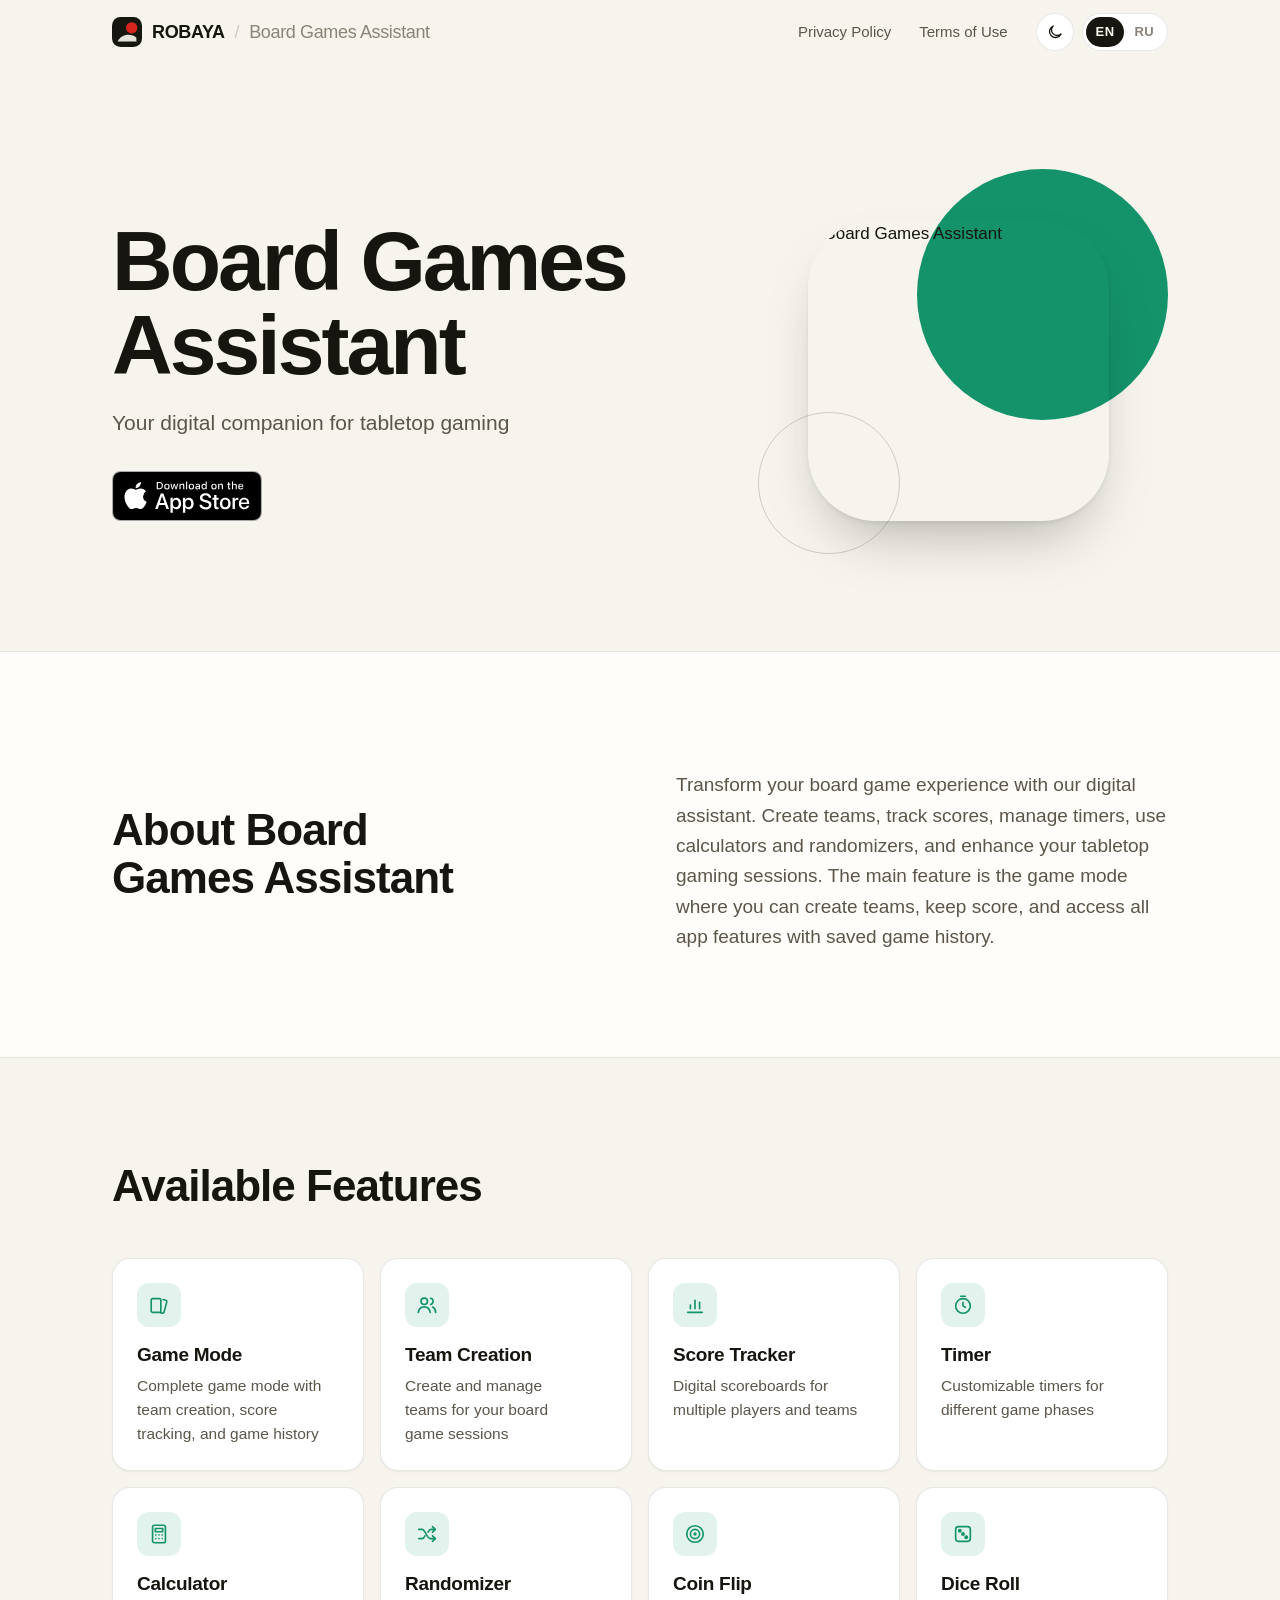
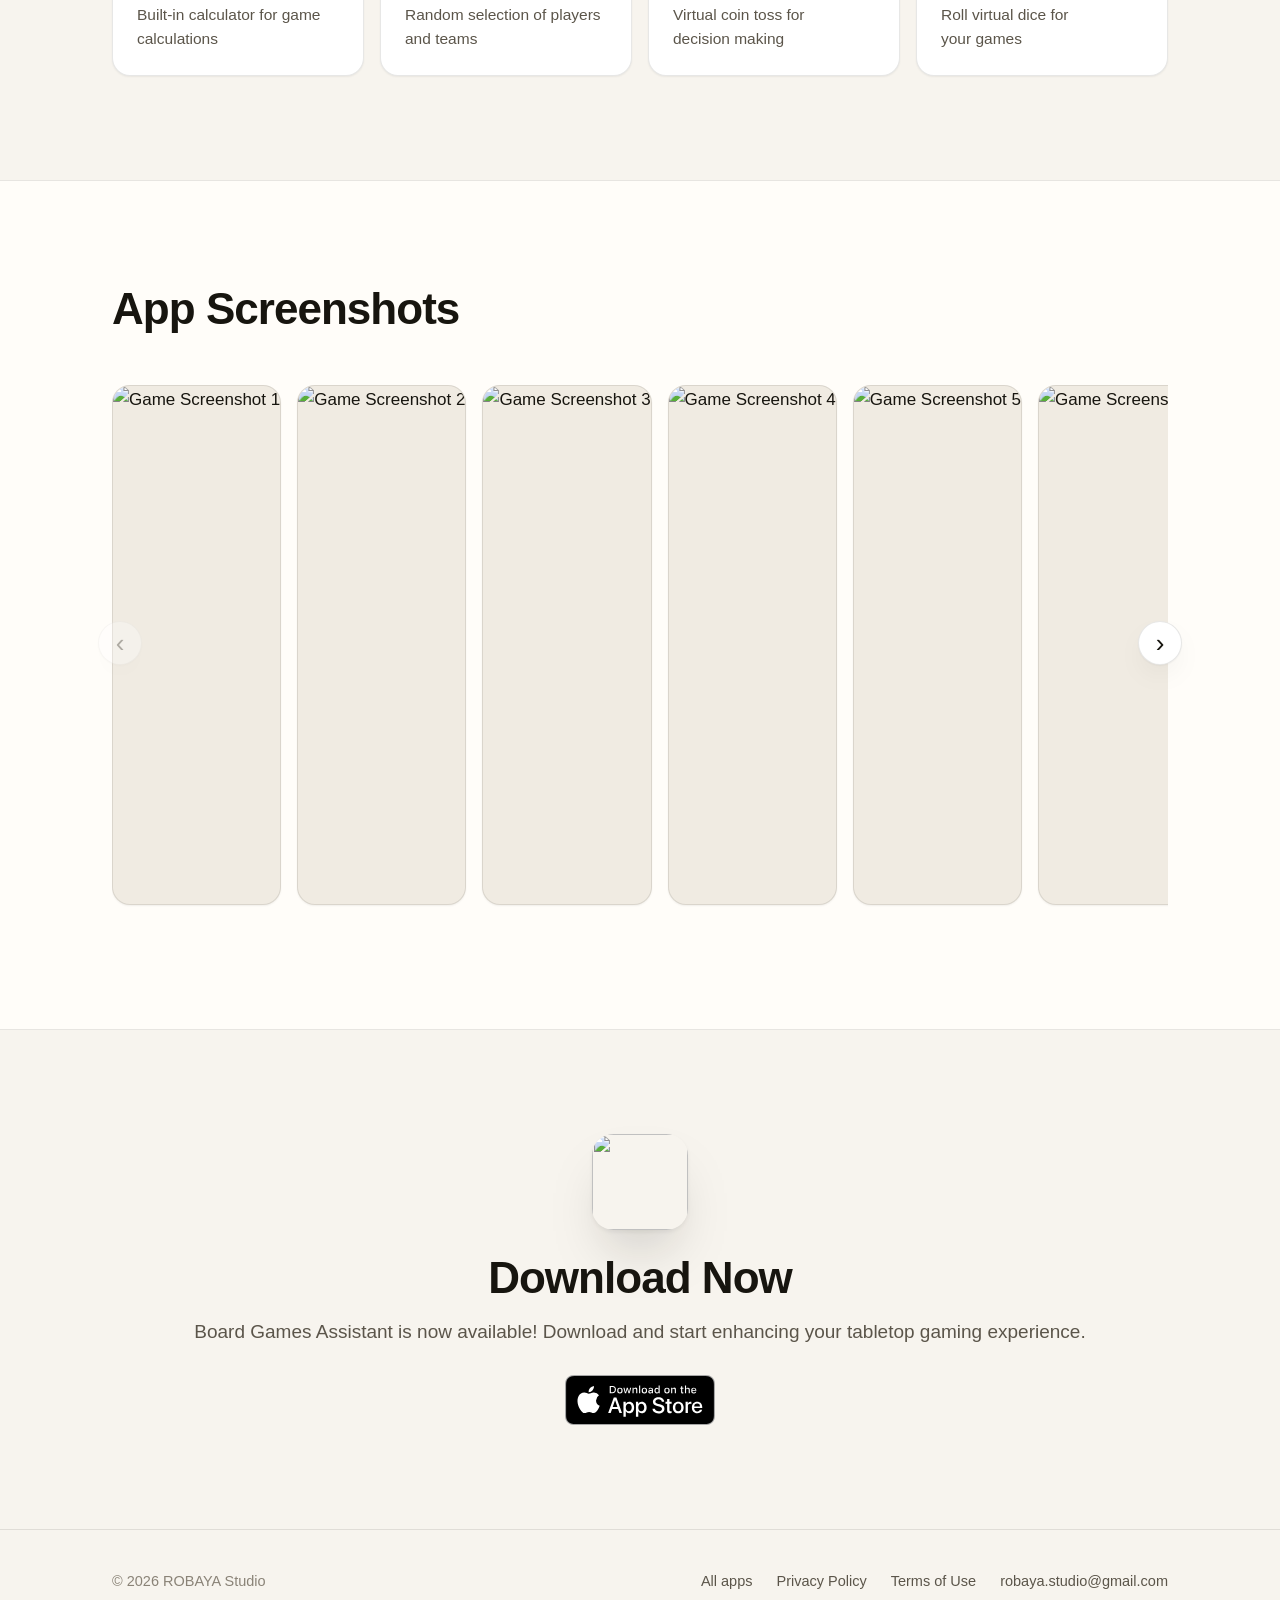
==== commit 3e0e056d: "Site: the studio name is written ROBAYA Header, footer, titles, descriptions and the deletion page; " ====
--- a/games/board-game-assistant/index.html
+++ b/games/board-game-assistant/index.html
@@ -9,7 +9,7 @@
   <meta name="theme-color" content="#0f0e0c" media="(prefers-color-scheme: dark)">
   <meta name="apple-itunes-app" content="app-id=6749201921">
   <meta property="og:type" content="website">
-  <meta property="og:site_name" content="Robaya">
+  <meta property="og:site_name" content="ROBAYA">
   <meta property="og:title" content="Board Games Assistant">
   <meta property="og:url" content="https://robaya.studio/games/board-game-assistant/">
   <meta property="og:image" content="https://robaya.studio/games/board-game-assistant/AppIcon.png">
--- a/css/style.css
+++ b/css/style.css
@@ -1,4 +1,4 @@
-/* Robaya — site styles.
+/* ROBAYA — site styles.
    One component vocabulary for every page: site header/footer (injected by js/site-chrome.js),
    .hero, .section, .card / .feature, .store-badges, .screenshots-grid, .legal.
    Colours are tokens on :root; js/theme.js sets [data-theme] on <html>. Without JS the
